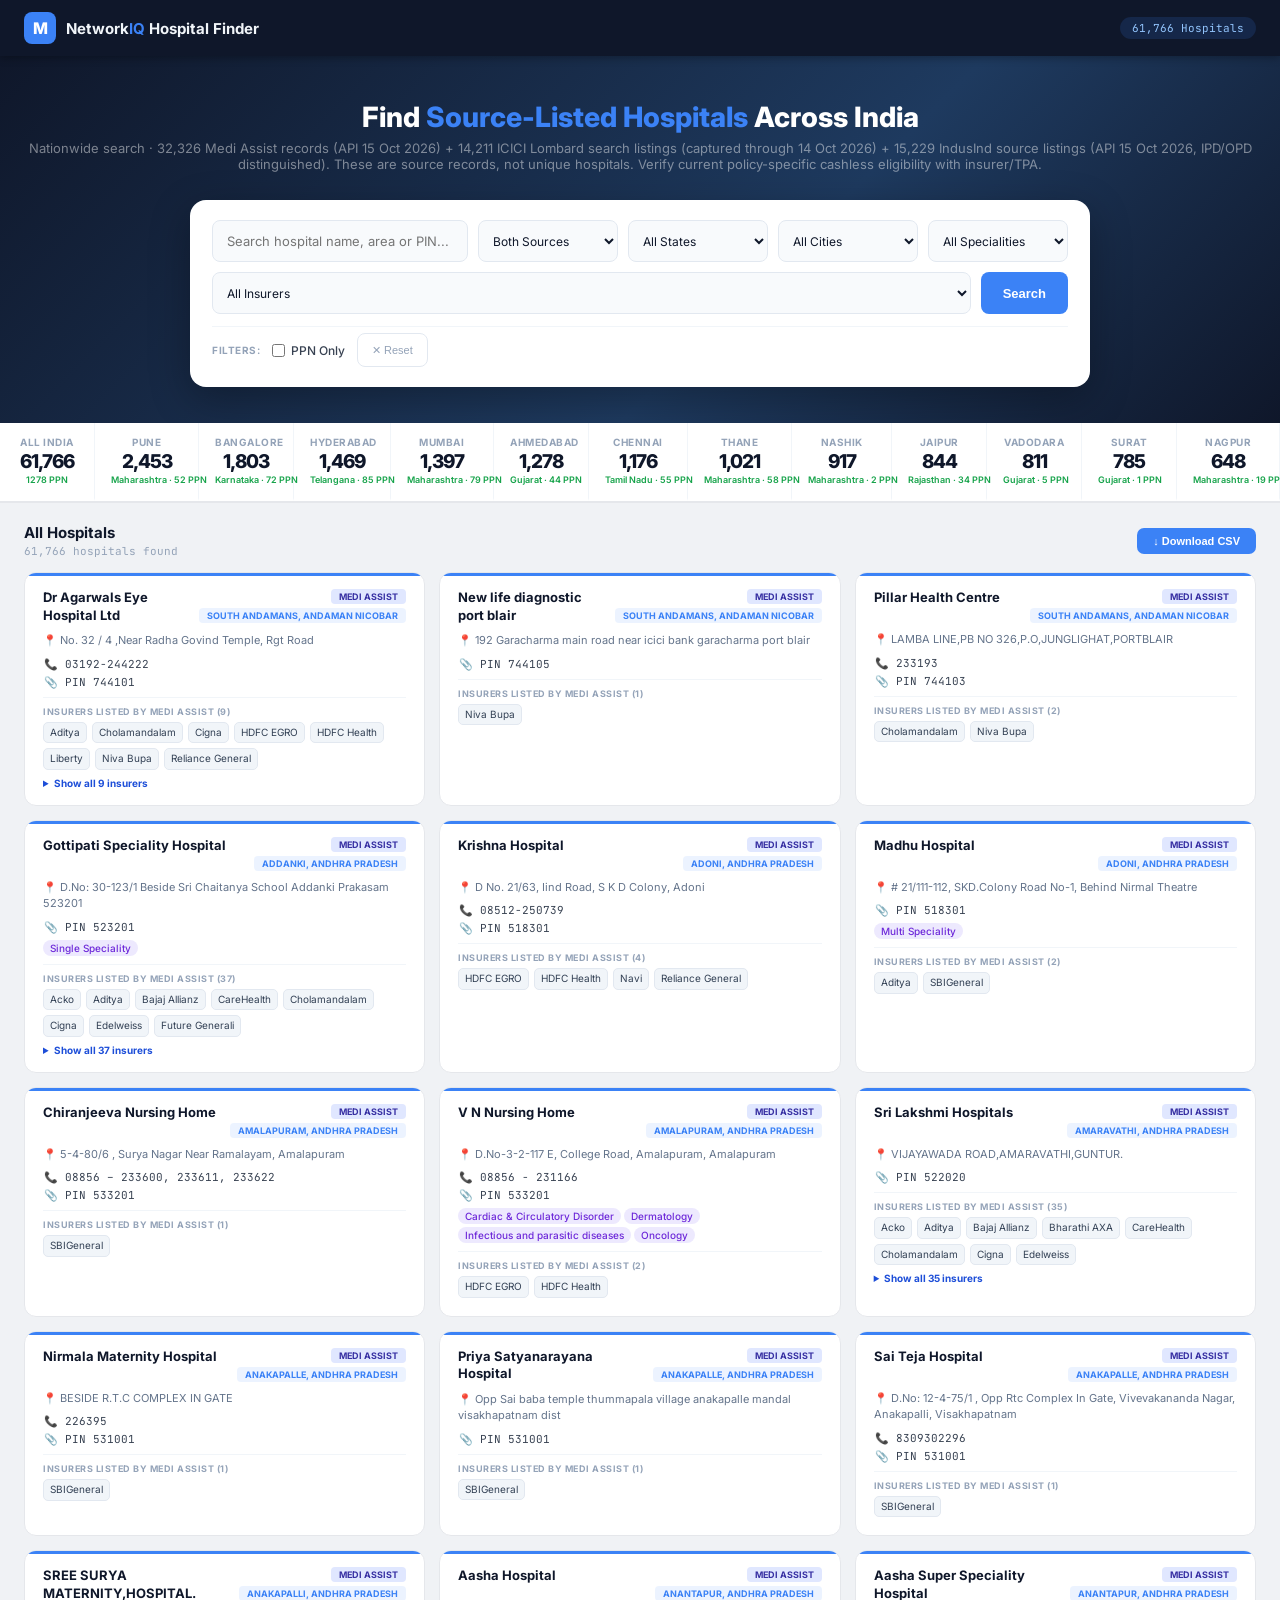
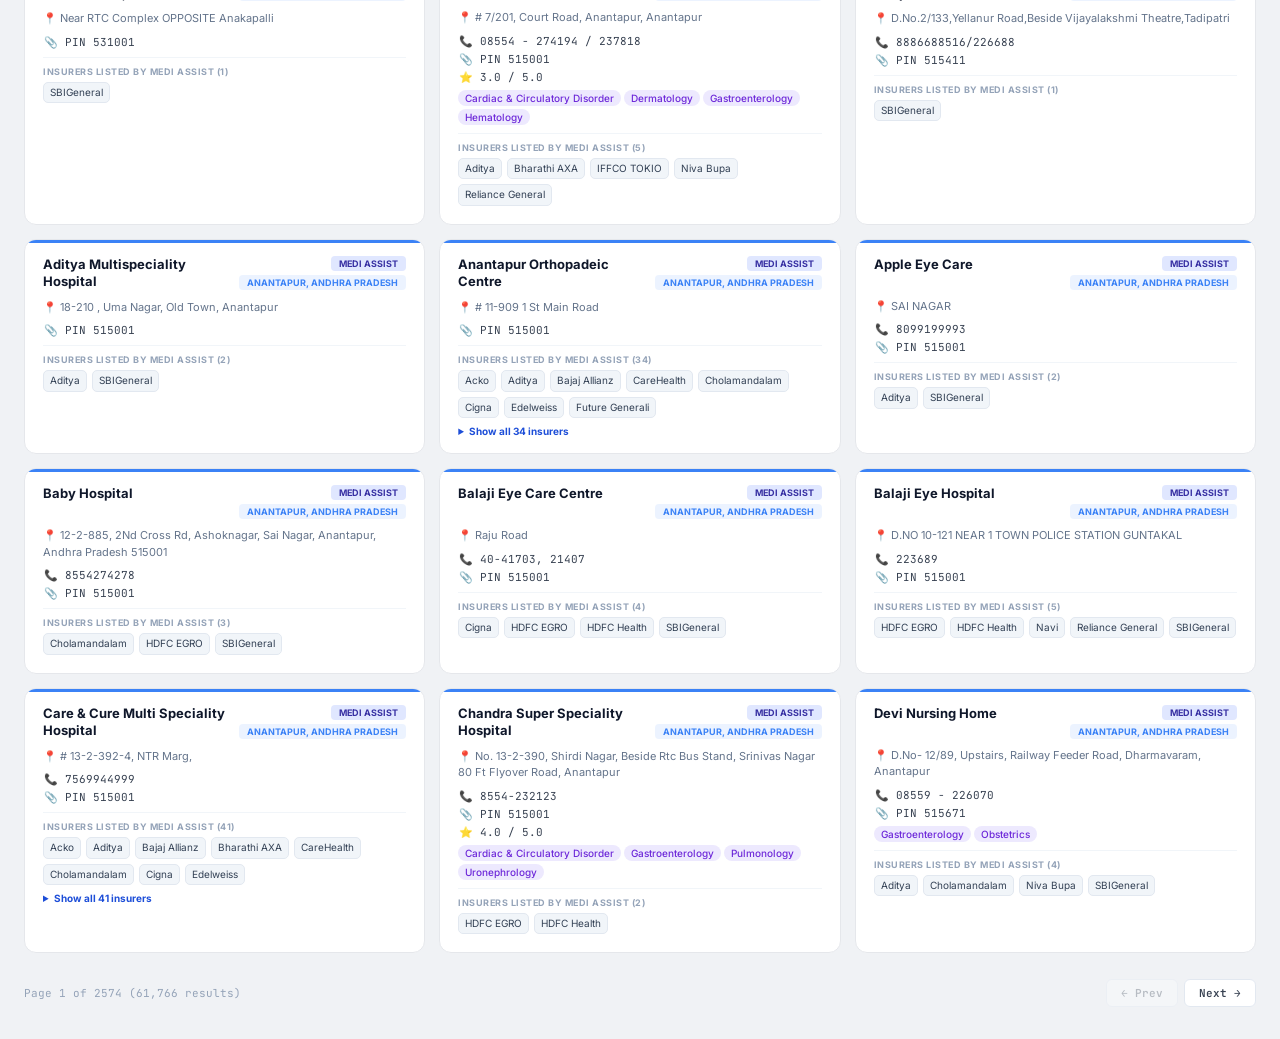
==== index.html @ 215302be "Fix IndusInd city searches with corroborated PIN matching" ====
<!DOCTYPE html>
<html lang="en">
<head>
<meta charset="UTF-8">
<meta name="viewport" content="width=device-width,initial-scale=1.0">
<title>MediAssist Hospital Finder</title>
<link href="https://fonts.googleapis.com/css2?family=Inter:wght@400;500;600;700;800&family=JetBrains+Mono:wght@400;500&display=swap" rel="stylesheet">
<style>
*{margin:0;padding:0;box-sizing:border-box}
body{font-family:'Inter',sans-serif;background:#f0f2f5;color:#1a1a2e;min-height:100vh}
.topbar{background:#0f172a;padding:0 24px;height:56px;display:flex;align-items:center;justify-content:space-between;position:sticky;top:0;z-index:100;box-shadow:0 2px 8px rgba(0,0,0,.3)}
.logo{display:flex;align-items:center;gap:10px}
.logo-icon{width:32px;height:32px;background:#3b82f6;border-radius:8px;display:flex;align-items:center;justify-content:center;color:#fff;font-size:16px;font-weight:800}
.logo-text{font-size:15px;font-weight:700;color:#f1f5f9}
.logo-text span{color:#3b82f6}
.top-badge{font-size:11px;background:rgba(59,130,246,.15);color:#93c5fd;padding:4px 12px;border-radius:20px;font-family:'JetBrains Mono',monospace}
.hero{background:linear-gradient(135deg,#0f172a 0%,#1e3a5f 60%,#0f172a 100%);padding:44px 24px 36px}
.hero-title{font-size:28px;font-weight:800;color:#fff;text-align:center;margin-bottom:6px}
.hero-title span{color:#3b82f6}
.hero-sub{font-size:13px;color:rgba(255,255,255,.45);text-align:center;margin-bottom:28px}
.search-box{max-width:900px;margin:0 auto;background:#fff;border-radius:16px;padding:20px 22px;box-shadow:0 12px 40px rgba(0,0,0,.3);display:flex;flex-direction:column;gap:12px}
.search-row{display:flex;gap:10px;flex-wrap:wrap}
.si{flex:2;min-width:220px;background:#f8fafc;border:1.5px solid #e2e8f0;border-radius:8px;padding:10px 14px;font-size:13px;color:#0f172a;outline:none;font-family:'Inter',sans-serif}
.si:focus{border-color:#3b82f6;background:#fff}
.ss{flex:1;min-width:140px;background:#f8fafc;border:1.5px solid #e2e8f0;border-radius:8px;padding:0 10px;font-size:12px;color:#0f172a;outline:none;cursor:pointer;height:42px;font-family:'Inter',sans-serif}
.ss:focus{border-color:#3b82f6}
.btn-s{background:#3b82f6;color:#fff;border:none;border-radius:8px;padding:0 22px;font-size:13px;font-weight:600;cursor:pointer;height:42px;white-space:nowrap}
.btn-s:hover{background:#2563eb}
.frow{display:flex;gap:12px;flex-wrap:wrap;align-items:center;padding-top:6px;border-top:1px solid #f1f5f9}
.flbl{font-size:10px;font-weight:700;color:#94a3b8;text-transform:uppercase;letter-spacing:.5px}
.ppn-lbl{display:flex;align-items:center;gap:6px;font-size:12px;color:#374151;cursor:pointer;font-weight:500}
.ppn-lbl input{accent-color:#22c55e}
.btn-clr{background:#fff;color:#94a3b8;border:1.5px solid #e2e8f0;border-radius:8px;padding:0 14px;font-size:11px;cursor:pointer;height:34px}
.btn-clr:hover{border-color:#ef4444;color:#ef4444}
.kpi-strip{display:flex;background:#fff;border-bottom:2px solid #e5e7eb;overflow-x:auto;scrollbar-width:none}
.kpi-strip::-webkit-scrollbar{display:none}
.kc{padding:13px 16px;border-right:1px solid #f1f5f9;cursor:pointer;transition:all .15s;white-space:nowrap;text-align:center;border-bottom:3px solid transparent;min-width:95px}
.kc:hover{background:#f8fafc}
.kc.active{border-bottom-color:#3b82f6;background:#eff6ff}
.kc-name{font-size:10px;font-weight:700;color:#94a3b8;text-transform:uppercase;letter-spacing:.5px;margin-bottom:4px}
.kc.active .kc-name{color:#1d4ed8}
.kc-num{font-size:19px;font-weight:800;color:#0f172a;letter-spacing:-1px;line-height:1}
.kc.active .kc-num{color:#2563eb}
.kc-ppn{font-size:9px;color:#16a34a;font-weight:600;margin-top:3px}
.wrap{width:100%;display:flex;justify-content:center}
.content{padding:20px 24px;display:flex;flex-direction:column;gap:14px;max-width:1400px;width:100%}
.rhead{display:flex;align-items:center;justify-content:space-between;flex-wrap:wrap;gap:8px}
.rtitle{font-size:15px;font-weight:700;color:#0f172a}
.rcnt{font-size:11px;color:#94a3b8;font-family:'JetBrains Mono',monospace;margin-top:2px}
.btn-dl{padding:7px 16px;border-radius:7px;font-size:11px;font-weight:600;cursor:pointer;background:#3b82f6;color:#fff;border:none}
.btn-dl:hover{background:#2563eb}
.hgrid{display:grid;grid-template-columns:repeat(auto-fill,minmax(300px,1fr));gap:14px}
.hcard{background:#fff;border:1px solid #e5e7eb;border-radius:12px;padding:16px 18px;transition:all .15s;position:relative;overflow:hidden}
.hcard::before{content:'';position:absolute;top:0;left:0;right:0;height:3px;background:#3b82f6}
.hcard.ppn::before{background:linear-gradient(90deg,#22c55e,#16a34a)}
.hcard:hover{box-shadow:0 6px 20px rgba(0,0,0,.1);transform:translateY(-2px)}
.ctop{display:flex;justify-content:space-between;align-items:flex-start;gap:8px;margin-bottom:8px}
.cname{font-size:13px;font-weight:700;color:#0f172a;line-height:1.35;flex:1}
.cbadges{display:flex;gap:4px;flex-shrink:0;flex-direction:column;align-items:flex-end}
.badge{display:inline-block;padding:2px 8px;border-radius:4px;font-size:9px;font-weight:700;text-transform:uppercase;white-space:nowrap}
.badge.ppn{background:#dcfce7;color:#15803d}
.badge.city{background:#dbeafe;color:#1e40af}
.badge.all-ins{background:#fef3c7;color:#92400e}
.caddr{font-size:11px;color:#64748b;margin-bottom:8px;line-height:1.5}
.cdet{display:flex;align-items:center;gap:6px;margin-bottom:4px;font-size:11px;color:#374151;font-family:'JetBrains Mono',monospace}
.cico{width:16px;text-align:center;font-size:11px;flex-shrink:0}
.spwrap{display:flex;flex-wrap:wrap;gap:3px;margin-top:6px}
.sp{font-size:10px;color:#6d28d9;background:#ede9fe;padding:2px 7px;border-radius:20px;font-weight:500}
.inssec{margin-top:8px;padding-top:8px;border-top:1px solid #f1f5f9}
.inslbl{font-size:9px;font-weight:700;color:#94a3b8;text-transform:uppercase;letter-spacing:.5px;margin-bottom:4px}
.insval{font-size:10px;color:#374151;line-height:1.6}
.ins-all-badge{display:inline-block;background:#fef9c3;color:#713f12;border:1px solid #fde68a;border-radius:6px;padding:3px 10px;font-size:10px;font-weight:700;margin-bottom:4px}
.nores{text-align:center;padding:60px 20px;color:#94a3b8;grid-column:1/-1}
.pg{display:flex;align-items:center;justify-content:space-between;padding:12px 0;font-size:11px;color:#94a3b8;font-family:'JetBrains Mono',monospace}
.pgbtns{display:flex;gap:6px}
.pgbtn{background:#fff;border:1.5px solid #e2e8f0;color:#374151;border-radius:6px;padding:6px 14px;font-size:11px;cursor:pointer;font-family:'JetBrains Mono',monospace;font-weight:600}
.pgbtn:hover:not(:disabled){border-color:#3b82f6;color:#1d4ed8;background:#eff6ff}
.pgbtn:disabled{opacity:.3;cursor:default}
@media(max-width:640px){
  .hero{padding:28px 16px 22px}
  .hero-title{font-size:20px}
  .search-row{flex-direction:column}
  .si,.ss{width:100%;min-width:unset}
  .content{padding:12px}
  .hgrid{grid-template-columns:1fr}
  .kc{min-width:80px;padding:10px 8px}
  .kc-num{font-size:16px}
}

/* Insurer names are real source entries; never hide them behind an all-insurer claim. */
.ins-chips{display:flex;flex-wrap:wrap;gap:5px;margin:5px 0 2px}
.ins-chip{background:#f1f5f9;border:1px solid #e2e8f0;border-radius:5px;padding:3px 6px;font-size:10px;line-height:1.35;color:#334155;max-width:100%;overflow-wrap:anywhere}
.ins-chip.ins-match{background:#dbeafe;border-color:#93c5fd;color:#1d4ed8;font-weight:700}
.ins-more{margin-top:7px;font-size:10px;color:#1d4ed8}
.ins-more summary{cursor:pointer;font-weight:700;user-select:none}
.ins-more .ins-chips{padding:6px 0}
.ins-empty{font-size:10px;color:#94a3b8}
</style>
</head>
<body>
<div class="topbar">
  <div class="logo">
    <div class="logo-icon">M</div>
    <div class="logo-text">Network<span>IQ</span> Hospital Finder</div>
  </div>
  <div class="top-badge" id="total-badge">Loading...</div>
</div>
<div class="hero">
  <div class="hero-title">Find <span>Source-Listed Hospitals</span> Across India</div>
  <div class="hero-sub" id="source-meta">Loading latest validated hospital snapshot...</div>
  <div class="search-box">
    <div class="search-row">
      <input class="si" id="q-search" placeholder="Search hospital name, area or PIN..." oninput="applyF()">
      <select class="ss" id="q-source" onchange="syncCityOptions();buildKPI();applyF()">
        <option value="">Both Sources</option>
        <option value="Medi Assist">Medi Assist</option>
        <option value="ICICI Lombard">ICICI Lombard</option>
        <option value="IndusInd General Insurance">IndusInd General Insurance</option>
      </select>
      <select class="ss" id="q-state" onchange="onStateChange()"><option value="">All States</option></select>
      <select class="ss" id="q-city" onchange="applyF()"><option value="">All Cities</option></select>
      <select class="ss" id="q-spec" onchange="applyF()">
        <option value="">All Specialities</option>
<option value="Cardiac & Circulatory Disorder">Cardiac & Circulatory Disorder</option>
<option value="Dermatology">Dermatology</option>
<option value="ENT">ENT</option>
<option value="Endocrinology">Endocrinology</option>
<option value="Gastroenterology">Gastroenterology</option>
<option value="Hematology">Hematology</option>
<option value="Infectious and parasitic diseases">Infectious and parasitic diseases</option>
<option value="MULTI">MULTI</option>
<option value="Medical College">Medical College</option>
<option value="Medicine">Medicine</option>
<option value="Multi">Multi</option>
<option value="Multi Speciality">Multi Speciality</option>
<option value="Multispeciality">Multispeciality</option>
<option value="Multispecialtiy">Multispecialtiy</option>
<option value="NULL">NULL</option>
<option value="Neurology">Neurology</option>
<option value="Not Available">Not Available</option>
<option value="Null">Null</option>
<option value="Obstetrics">Obstetrics</option>
<option value="Oncology">Oncology</option>
<option value="Ophthalomology">Ophthalomology</option>
<option value="Orthopedics">Orthopedics</option>
<option value="Pediatrics">Pediatrics</option>
<option value="Plastic Surgery">Plastic Surgery</option>
<option value="Psychiatric Disorders">Psychiatric Disorders</option>
<option value="Pulmonology">Pulmonology</option>
<option value="Single">Single</option>
<option value="Single Speciality">Single Speciality</option>
<option value="Super Speciality">Super Speciality</option>
<option value="Uronephrology">Uronephrology</option>
<option value="multi">multi</option>
<option value="single">single</option>
      </select>
      <select class="ss" id="q-ins" onchange="applyF()">
        <option value="">All Insurers</option>
<option value="Acko">Acko</option>
<option value="Aditya">Aditya</option>
<option value="Bajaj Allianz">Bajaj Allianz</option>
<option value="Bharathi AXA">Bharathi AXA</option>
<option value="CareHealth">CareHealth</option>
<option value="Cholamandalam">Cholamandalam</option>
<option value="Cigna">Cigna</option>
<option value="Edelweiss">Edelweiss</option>
<option value="Future Generali">Future Generali</option>
<option value="GHIC">GHIC</option>
<option value="GoDigit">GoDigit</option>
<option value="HDFC EGRO">HDFC EGRO</option>
<option value="HDFC Health">HDFC Health</option>
<option value="ICICI">ICICI</option>
<option value="IFFCO TOKIO">IFFCO TOKIO</option>
<option value="India First">India First</option>
<option value="Kotak">Kotak</option>
<option value="Liberty">Liberty</option>
<option value="MA">MA</option>
<option value="Magma">Magma</option>
<option value="NHI">NHI</option>
<option value="NIA">NIA</option>
<option value="NIC">NIC</option>
<option value="Navi">Navi</option>
<option value="Niva Bupa">Niva Bupa</option>
<option value="OIC">OIC</option>
<option value="Others">Others</option>
<option value="PHI">PHI</option>
<option value="RICB">RICB</option>
<option value="Raheja">Raheja</option>
<option value="Reliance General">Reliance General</option>
<option value="Reliance Life">Reliance Life</option>
<option value="Royal Sundaram">Royal Sundaram</option>
<option value="SBI">SBI</option>
<option value="SBIGeneral">SBIGeneral</option>
<option value="Shikhar">Shikhar</option>
<option value="Shriram">Shriram</option>
<option value="Star Health">Star Health</option>
<option value="TATA AIA">TATA AIA</option>
<option value="TATA AIG">TATA AIG</option>
<option value="UIIC">UIIC</option>
<option value="Universal Sampo">Universal Sampo</option>
      </select>
      <button class="btn-s" onclick="applyF()">Search</button>
    </div>
    <div class="frow">
      <span class="flbl">Filters:</span>
      <label class="ppn-lbl"><input type="checkbox" id="q-ppn" onchange="applyF()"> PPN Only</label>
      <button class="btn-clr" onclick="clearF()">&#x2715; Reset</button>
    </div>
  </div>
</div>
<div class="kpi-strip" id="kpi-strip"></div>
<div class="wrap"><div class="content">
  <div class="rhead">
    <div>
      <div class="rtitle" id="res-title">All Hospitals</div>
      <div class="rcnt" id="res-cnt">-- results</div>
    </div>
    <button class="btn-dl" onclick="dlCSV()">&#x2193; Download CSV</button>
  </div>
  <div class="hgrid" id="hgrid"></div>
  <div class="pg">
    <div id="pg-info">Page 1 of 1</div>
    <div class="pgbtns">
      <button class="pgbtn" id="pg-prev" onclick="chgPage(-1)" disabled>&#8592; Prev</button>
      <button class="pgbtn" id="pg-next" onclick="chgPage(1)">Next &#8594;</button>
    </div>
  </div>
</div></div>

<script>
var DATA=[];
var filtered=DATA.slice();
var page=1;
var PS=24;
var CC={
  'Delhi':'#3b82f6','Faridabad':'#f59e0b','Gurgaon':'#8b5cf6',
  'Noida':'#0d9488','Ghaziabad':'#ef4444','Mumbai':'#f97316',
  'Navi Mumbai':'#be185d','Pune':'#22c55e','Hyderabad':'#e11d48',
  'Bangalore':'#6366f1','Ahmedabad':'#0ea5e9'
};

var KPI_CITIES=[];
function buildKPI(){
  var cnt=new Map(), ppnTotal=0;
  var selectedSource=document.getElementById('q-source').value;
  var kpiRows=selectedSource?DATA.filter(function(r){return r.source===selectedSource;}):DATA;
  kpiRows.forEach(function(r){
    if(r.ppn)ppnTotal++;
    var st=r.state||'', c=r.search_city||r.city||'';
    if(!c)return; // Unknown cities must not appear as unlabeled top-city tiles.
    var k=st+'|'+c;
    var entry=cnt.get(k)||{state:st,city:c,count:0,ppn:0};
    entry.count++;
    if(r.ppn)entry.ppn++;
    cnt.set(k,entry);
  });
  KPI_CITIES=Array.from(cnt.values()).sort(function(a,b){return b.count-a.count;}).slice(0,12);
  var html='<div class="kc active" id="kc-All" onclick="fcity(this)"><div class="kc-name">All India</div><div class="kc-num">'+kpiRows.length.toLocaleString()+'</div><div class="kc-ppn">'+ppnTotal+' PPN</div></div>';
  KPI_CITIES.forEach(function(item,i){
    html+='<div class="kc" id="kc-'+i+'" onclick="fcity(this)"><div class="kc-name">'+esc(item.city)+'</div><div class="kc-num">'+item.count.toLocaleString()+'</div><div class="kc-ppn">'+esc(item.state)+' · '+item.ppn+' PPN</div></div>';
  });
  document.getElementById('kpi-strip').innerHTML=html;
  document.getElementById('total-badge').textContent=DATA.length.toLocaleString()+' Hospitals';
}


function setActive(city){
  document.querySelectorAll('.kc').forEach(function(el){el.classList.remove('active');});
  var state=document.getElementById('q-state').value;
  var index=KPI_CITIES.findIndex(function(x){return x.city===city && x.state===state;});
  var el=document.getElementById(!city && !state?'kc-All':('kc-'+index));
  if(el)el.classList.add('active');
}

function fcity(el){
  var id=el.id;
  if(id==='kc-All'){
    document.getElementById('q-state').value='';
    syncCityOptions();
    document.getElementById('q-city').value='';
  }else{
    var v=KPI_CITIES[Number(id.replace('kc-',''))];
    if(!v)return;
    document.getElementById('q-state').value=v.state;
    syncCityOptions();
    document.getElementById('q-city').value=v.city;
  }
  applyF();
}


function applyF(){
  var q=document.getElementById('q-search').value.toLowerCase().trim();
  var city=document.getElementById('q-city').value;
  var state=document.getElementById('q-state').value;
  var source=document.getElementById('q-source').value;
  var spec=document.getElementById('q-spec').value.toLowerCase();
  var ins=document.getElementById('q-ins').value.toLowerCase();
  var ppnOnly=document.getElementById('q-ppn').checked;
  filtered=DATA.filter(function(r){
    if(source&&r.source!==source)return false;
    if(state&&r.state!==state)return false;
    if(city&&(r.search_city||r.city)!==city)return false;
    if(ppnOnly){if(ins){if(!(r.ppn_insurers||[]).some(function(n){return n.toLowerCase()===ins;}))return false;}else if(!r.ppn)return false;}
    if(spec&&r.spec.toLowerCase().indexOf(spec)===-1)return false;
    if(ins&&(r.ins||'').split(', ').every(function(n){return n.toLowerCase()!==ins;}))return false;
    if(q){
      var h=(r.name+' '+r.address+' '+(r.area||'')+' '+r.city+' '+(r.search_city||'')+' '+r.state+' '+r.pin+' '+r.source+' '+(r.network_type||'')).toLowerCase();
      if(h.indexOf(q)===-1)return false;
    }
    return true;
  });
  page=1;
  setActive(document.getElementById('q-city').value||'All');
  render();
}

function render(){
  var total=filtered.length;
  var pages=Math.max(1,Math.ceil(total/PS));
  var slice=filtered.slice((page-1)*PS,page*PS);
  var city=document.getElementById('q-city').value;
  document.getElementById('res-cnt').textContent=total.toLocaleString()+' hospitals found'+(city?' · IndusInd locations with missing/unverifiable city may be absent from city-filtered results':'');
  document.getElementById('res-title').textContent=city?city+' Hospitals':'All Hospitals';
  document.getElementById('pg-info').textContent='Page '+page+' of '+pages+' ('+total.toLocaleString()+' results)';
  document.getElementById('pg-prev').disabled=(page<=1);
  document.getElementById('pg-next').disabled=(page>=pages);
  if(!slice.length){
    document.getElementById('hgrid').innerHTML='<div class="nores"><div style="font-size:48px;margin-bottom:12px">&#127973;</div><div style="font-size:16px;font-weight:700;color:#374151;margin-bottom:6px">No hospitals found</div><div>Try different search terms or reset filters</div></div>';
    return;
  }
  var html='';
  slice.forEach(function(r){
    var col=CC[r.city]||'#3b82f6';
    var specs='';
    if(r.spec){
      var sarr=r.spec.split(', ').filter(function(s){return s&&s.length>2;}).slice(0,4);
      sarr.forEach(function(s){specs+='<span class="sp">'+esc(s)+'</span>';});
    }
    var insArr=r.ins?r.ins.split(', ').map(function(i){return i.trim();}).filter(Boolean):[];
    var selectedIns=document.getElementById('q-ins').value;
    var selectedLower=selectedIns.toLowerCase();
    // Show the insurer the user searched for FIRST. Show actual insurer names,
    // not an unverified "35+" empanelment claim.
    var matching=insArr.filter(function(i){return selectedIns&&i.toLowerCase()===selectedLower;});
    var others=insArr.filter(function(i){return !selectedIns||i.toLowerCase()!==selectedLower;});
    var ordered=matching.concat(others);
    function insurerChip(i){
      return '<span class="ins-chip'+(selectedIns&&i.toLowerCase()===selectedLower?' ins-match':'')+'">'+esc(i)+'</span>';
    }
    var insTxt='';
    if(ordered.length){
      insTxt='<div class="ins-chips">'+ordered.slice(0,8).map(insurerChip).join('')+'</div>';
      if(ordered.length>8){
        insTxt+='<details class="ins-more"><summary>Show all '+ordered.length+' insurers</summary>'+
          '<div class="ins-chips">'+ordered.slice(8).map(insurerChip).join('')+'</div></details>';
      }
    }else{
      insTxt='<span class="ins-empty">No insurer list provided by the source</span>';
    }
    var ph=(r.phone&&r.phone!=='nan'&&r.phone.length>3)?r.phone:'';
    var cardHtml='<div class="hcard'+(r.ppn?' ppn':'')+'">'+
      '<div class="ctop">'+
        '<div class="cname">'+esc(r.name)+'</div>'+
        '<div class="cbadges">'+
       '<span class="badge" style="background:#e0e7ff;color:#3730a3">'+esc(r.source||'Unknown source')+'</span>'+
       (r.source==='IndusInd General Insurance'&&r.network_type?'<span class="badge" style="background:#e0f2fe;color:#075985">'+esc(r.network_type)+'</span>':'')+
          (r.ppn?'<span class="badge ppn">&#10003; PPN</span>':'')+
          '<span class="badge city" style="background:'+col+'18;color:'+col+'">'+esc(r.city||(r.search_city?r.search_city+' (PIN matched)':'City not provided'))+', '+esc(r.state||'State not provided')+'</span>'+
        '</div>'+
      '</div>'+
      '<div class="caddr">&#128205; '+esc(r.address)+'</div>'+
      (ph?'<div class="cdet"><span class="cico">&#128222;</span>'+esc(ph)+'</div>':'')+
      (r.pin&&r.pin!=='nan'&&r.pin.length>2?'<div class="cdet"><span class="cico">&#128206;</span>PIN '+esc(r.pin)+'</div>':'')+
      (r.rating>0?'<div class="cdet"><span class="cico">&#11088;</span>'+r.rating.toFixed(1)+' / 5.0</div>':'')+
      (specs?'<div class="spwrap">'+specs+'</div>':'')+
      (insTxt?'<div class="inssec"><div class="inslbl">'+(r.source==='ICICI Lombard'?'ICICI Lombard search directory — verify policy eligibility':(r.source==='IndusInd General Insurance'?'IndusInd General Insurance source listing — verify policy eligibility':'Insurers listed by Medi Assist'))+' ('+insArr.length+')</div>'+insTxt+'</div>':'')+
    '</div>';
    html+=cardHtml;
  });
  document.getElementById('hgrid').innerHTML=html;
}

function chgPage(d){
  var pages=Math.ceil(filtered.length/PS);
  page=Math.max(1,Math.min(pages,page+d));
  render();
  window.scrollTo({top:300,behavior:'smooth'});
}

function clearF(){
  ['q-search','q-source','q-state','q-city','q-spec','q-ins'].forEach(function(id){document.getElementById(id).value='';});
  document.getElementById('q-ppn').checked=false;
  applyF();
}

function dlCSV(){
  var hdr=['Source','Source ID','Name','Address','State','Source City','Search City','City Search Evidence','PIN','Phone','PPN','Rating','Ins_Count','Specialities','Insurers'];
  var rows=filtered.map(function(r){
    return [
      '"'+(r.source||'').replace(/"/g,"''")+'"',
      '"'+String(r.reference_id||r.id||'').replace(/"/g,"''")+'"',
      '"'+r.name.replace(/"/g,"''")+'"',
      '"'+r.address.replace(/"/g,"''")+'"',
      r.state,r.city,r.search_city||'',r.city_search_evidence||'',r.pin,r.phone,
      r.ppn?'Yes':'No',
      r.rating,r.ins_count,
      '"'+r.spec+'"',
      '"'+r.ins+'"'
    ].join(',');
  });
  var csv=[hdr.join(',')].concat(rows).join('\n');
  var blob=new Blob([csv],{type:'text/csv'});
  var a=document.createElement('a');
  a.href=URL.createObjectURL(blob);
  a.download='MediAssist_Hospitals_'+new Date().toISOString().slice(0,10)+'.csv';
  a.click();
}

function esc(v){
  var s=String(v == null ? '' : v);
  for(var k=0;k<3;k++){
    var next=s.replace(/&amp;/gi,'&').replace(/&#0*38;/g,'&');
    if(next===s)break;
    s=next;
  }
  return s.replace(/&/g,'&amp;').replace(/</g,'&lt;').replace(/>/g,'&gt;').replace(/"/g,'&quot;').replace(/'/g,'&#39;');
}
function syncFilterOptions(){
  var insurers=new Set(), specialties=new Set();
  DATA.forEach(function(r){
    (r.ins||'').split(', ').forEach(function(x){if(x.trim())insurers.add(x.trim());});
    (r.spec||'').split(', ').forEach(function(x){if(x.trim())specialties.add(x.trim());});
  });
  [['q-ins','All Insurers',insurers],['q-spec','All Specialities',specialties]].forEach(function(p){
    var el=document.getElementById(p[0]);
    el.replaceChildren(new Option(p[1],''));
    Array.from(p[2]).sort(function(a,b){return a.localeCompare(b);}).forEach(function(x){el.add(new Option(x,x));});
  });
}
function syncLocationOptions(){
  var stateSelect=document.getElementById('q-state');
  var states=new Set(DATA.map(function(r){return r.state||'';}).filter(Boolean));
  stateSelect.replaceChildren(new Option('All States',''));
  Array.from(states).sort(function(a,b){return a.localeCompare(b);}).forEach(function(s){
    stateSelect.add(new Option(s,s));
  });
  syncCityOptions();
}
function syncCityOptions(){
  var selectedState=document.getElementById('q-state').value;
  var citySelect=document.getElementById('q-city');
  var selectedSource=document.getElementById('q-source').value;
  var cities=new Set(DATA.filter(function(r){return (!selectedState||r.state===selectedState)&&(!selectedSource||r.source===selectedSource);}).map(function(r){return r.search_city||r.city||'';}).filter(Boolean));
  citySelect.replaceChildren(new Option('All Cities',''));
  Array.from(cities).sort(function(a,b){return a.localeCompare(b);}).forEach(function(c){
    citySelect.add(new Option(c,c));
  });
}
function onStateChange(){
  syncCityOptions();
  applyF();
}

<!-- NETWORKIQ_DUAL_SOURCE_ICICI_V1 -->
<!-- NETWORKIQ_THREE_SOURCE_INDUSIND_V1 -->
// NETWORKIQ_DUAL_SOURCE_ICICI_V1
function networkiqCity(v){
  var s=String(v||'').trim().replace(/\s+/g,' ');
  var key=s.toLocaleLowerCase('en-IN');
  var aliases={'gurugram':'Gurgaon','gurgaon':'Gurgaon','ncr-gurgaon':'Gurgaon','ncr gurgaon':'Gurgaon','ncr-gurugram':'Gurgaon','grugram':'Gurgaon',
               'bengaluru':'Bangalore','bangalore':'Bangalore',
               'belagavi':'Belgaum','belgaum':'Belgaum'};
  return aliases[key]||s.toLocaleLowerCase('en-IN').replace(/\b\S/g,function(c){return c.toLocaleUpperCase('en-IN');});
}
function networkiqState(v){
  var s=String(v||'').trim().replace(/\s+/g,' ');
  return s.toLocaleLowerCase('en-IN').replace(/\b\S/g,function(c){return c.toLocaleUpperCase('en-IN');});
}
function networkiqRows(rows,source){
  return rows.map(function(r){
    var x=Object.assign({},r);
    x.source=source;
    x.source_city=r.city;
    x.source_state=r.state;
    x.city=networkiqCity(r.city);
    x.state=networkiqState(r.state);
    x.pin=x.pin||'';
    x.phone=x.phone||'';
    x.spec=x.spec||'';
    x.rating=Number(x.rating)||0;
    x.ppn=source==='Medi Assist'&&r.ppn===true;
    x.ppn_insurers=source==='Medi Assist'&&Array.isArray(r.ppn_insurers)?r.ppn_insurers:[];
    x.ins=x.ins||'';
    x.ins_count=Number(x.ins_count)||0;
    return x;
  });
}
// NETWORKIQ_INDUSIND_PIN_CITY_FILTER_V2
// City matching is a separate search aid, never a change to the source's city field.
function networkiqPinCityIndex(rows){
  var votes=new Map();
  rows.forEach(function(r){
    var state=networkiqState(r.state), city=networkiqCity(r.city);
    var pin=String(r.pin||'').trim();
    if(!state||!city||!/^[0-9]{6}$/.test(pin))return;
    var key=state+'|'+pin, counts=votes.get(key)||new Map();
    counts.set(city,(counts.get(city)||0)+1);
    votes.set(key,counts);
  });
  var reliable=new Map();
  votes.forEach(function(counts,key){
    var total=0, max=0, winning='';
    counts.forEach(function(n,city){
      total+=n;
      if(n>max){max=n;winning=city;}
    });
    // At least two independent hospital rows, 85% agreement; otherwise leave unknown.
    if(max>=2&&max/total>=0.85)reliable.set(key,winning);
  });
  return reliable;
}
function networkiqApplyLocationEvidence(){
  var pinCities=networkiqPinCityIndex(DATA);
  var recovered=0;
  DATA.forEach(function(r){
    r.search_city=r.city||'';
    r.city_search_evidence=r.city?'source_city':'unresolved';
    if(r.source!=='IndusInd General Insurance'||r.city)return;
    var city=pinCities.get(r.state+'|'+String(r.pin||'').trim());
    if(city){
      r.search_city=city;
      r.city_search_evidence='corroborated_pin';
      recovered++;
    }
  });
  console.info('NetworkIQ: inferred search cities for '+recovered+' IndusInd rows using matching state+PIN from records with explicit cities. Original city fields unchanged.');
}

function networkiqDate(v){
  if(!v)return 'date unknown';
  var dt=new Date(v);
  return isNaN(dt.getTime())?'date unknown':dt.toLocaleDateString('en-IN',{timeZone:'Asia/Kolkata',day:'numeric',month:'short',year:'numeric'});
}
function loadCurrentNetwork(){
  Promise.all([
    fetch('./data/hospitals.json',{cache:'no-store'}).then(function(res){
      if(!res.ok)throw new Error('Medi Assist file HTTP '+res.status);return res.json();
    }),
    fetch('./data/icici_lombard.json',{cache:'no-store'}).then(function(res){
      if(!res.ok)throw new Error('ICICI file HTTP '+res.status);return res.json();
    }),
    fetch('./data/indusind_general.json',{cache:'no-store'}).then(function(res){
      if(!res.ok)throw new Error('IndusInd file HTTP '+res.status);return res.json();
    })
  ]).then(function(parts){
    var medi=parts[0], icici=parts[1], indus=parts[2];
    if(!Array.isArray(medi.hospitals)||medi.hospitals.length<20000||!medi.metadata||medi.metadata.scope!=='nationwide')
      throw new Error('Missing or incomplete Medi Assist nationwide dataset');
    if(!Array.isArray(icici.hospitals)||icici.hospitals.length<14000||!icici.metadata||icici.metadata.verification_level!=='OFFICIAL_SEARCH_RESULT_ONLY'||icici.hospitals.length!==icici.metadata.record_count)
      throw new Error('Missing or incomplete ICICI Lombard snapshot');
    if(!indus.metadata || indus.metadata.source_name!=='IndusInd General Insurance' || indus.metadata.verification_level!=='OFFICIAL_SEARCH_RESULT_ONLY' || !Array.isArray(indus.hospitals) || indus.hospitals.length!==indus.metadata.record_count || indus.hospitals.length!==15229)
      throw new Error('Missing or incomplete IndusInd nationwide snapshot');
    DATA=networkiqRows(medi.hospitals,'Medi Assist').concat(networkiqRows(icici.hospitals,'ICICI Lombard'),networkiqRows(indus.hospitals,'IndusInd General Insurance'));
    networkiqApplyLocationEvidence();
    filtered=DATA.slice();
    syncFilterOptions();
    syncLocationOptions();
    var hero=document.getElementById('source-meta');
    if(hero)hero.textContent='Nationwide search · '+medi.hospitals.length.toLocaleString('en-IN')+' Medi Assist records (API '+networkiqDate(medi.metadata.snapshot_retrieved_at_utc)+') + '+icici.hospitals.length.toLocaleString('en-IN')+' ICICI Lombard search listings (captured through '+networkiqDate(icici.metadata.observed_through_utc)+') + '+indus.hospitals.length.toLocaleString('en-IN')+' IndusInd source listings (API '+networkiqDate(indus.metadata.retrieved_at_utc)+', IPD/OPD distinguished). These are source records, not unique hospitals. Verify current policy-specific cashless eligibility with insurer/TPA.';
    buildKPI();applyF();
  }).catch(function(err){
    console.error('Network data could not be loaded',err);
    document.getElementById('total-badge').textContent='Data unavailable';
    document.getElementById('res-cnt').textContent='Unable to load complete network dataset';
    document.getElementById('hgrid').textContent='Network data is unavailable or incomplete. Please try again later. No partial data will be shown as complete.';
  });
}

loadCurrentNetwork();
</script>
</body>
</html>
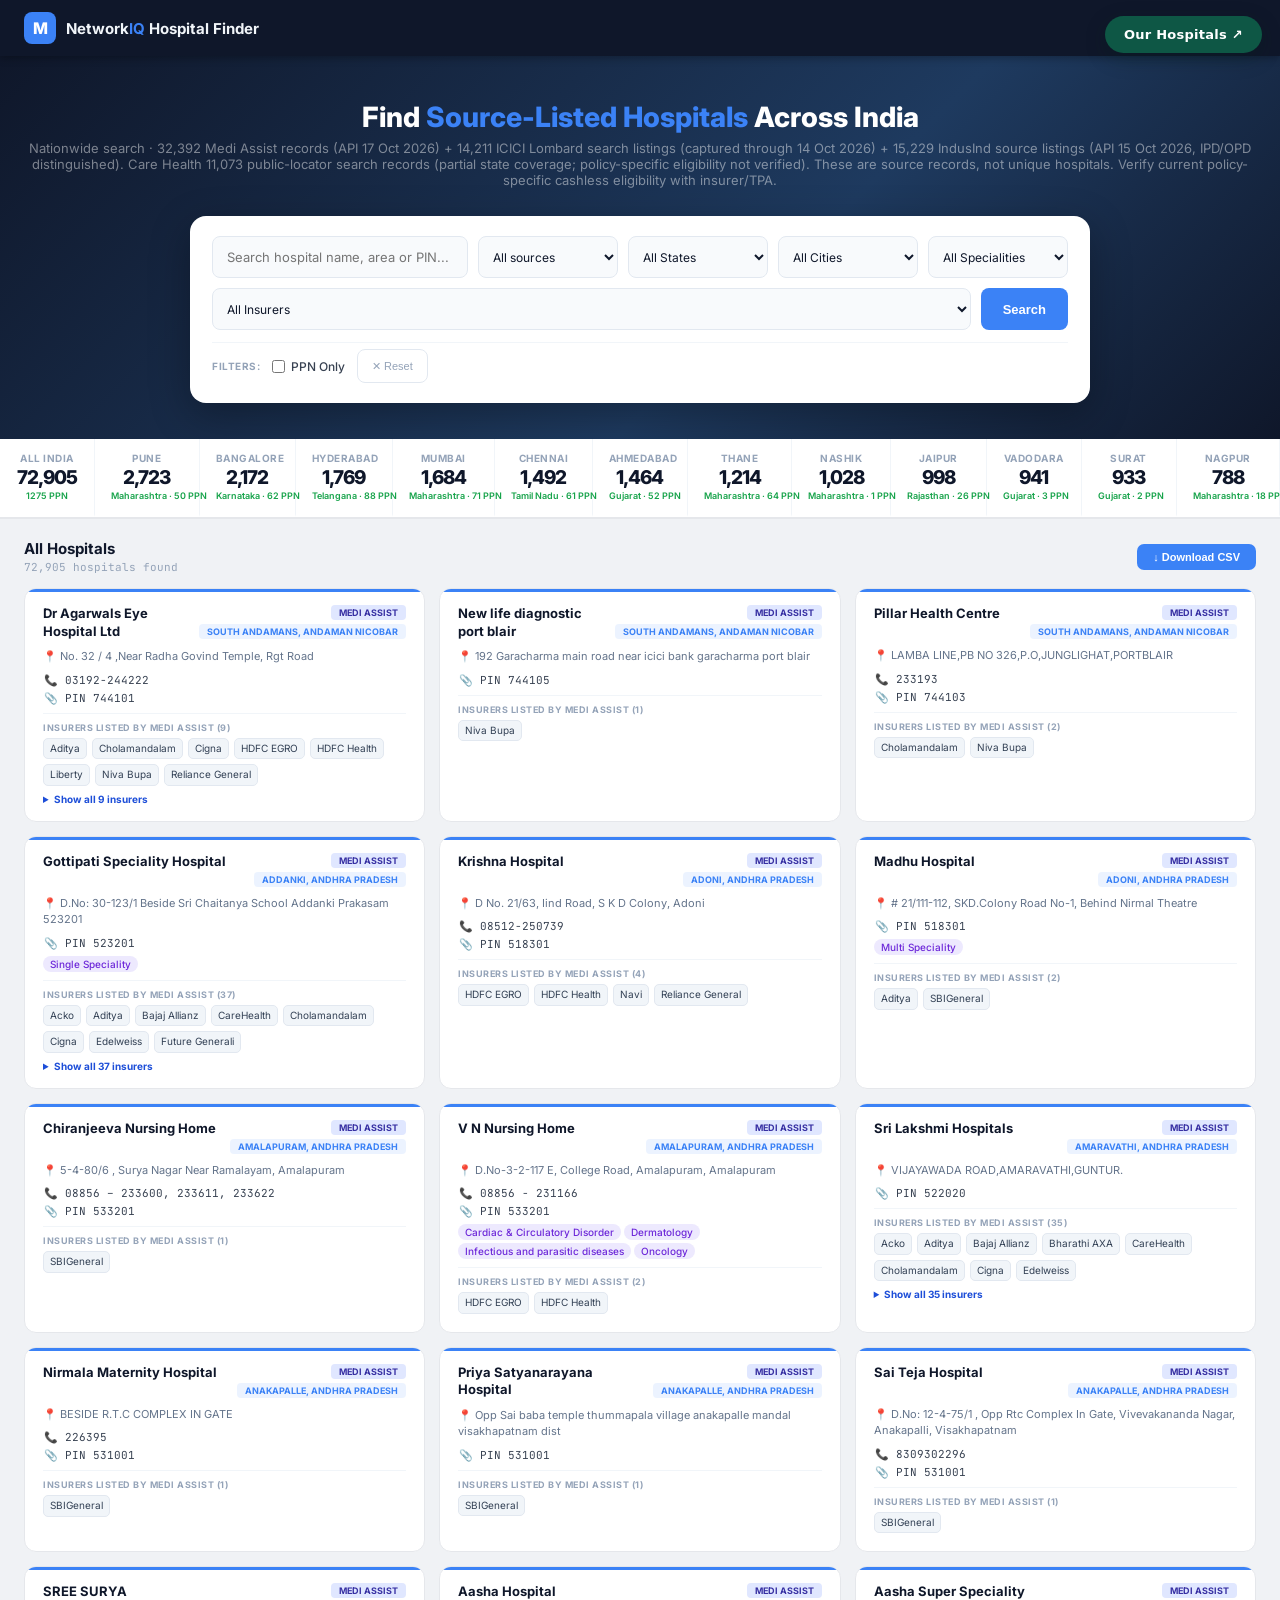
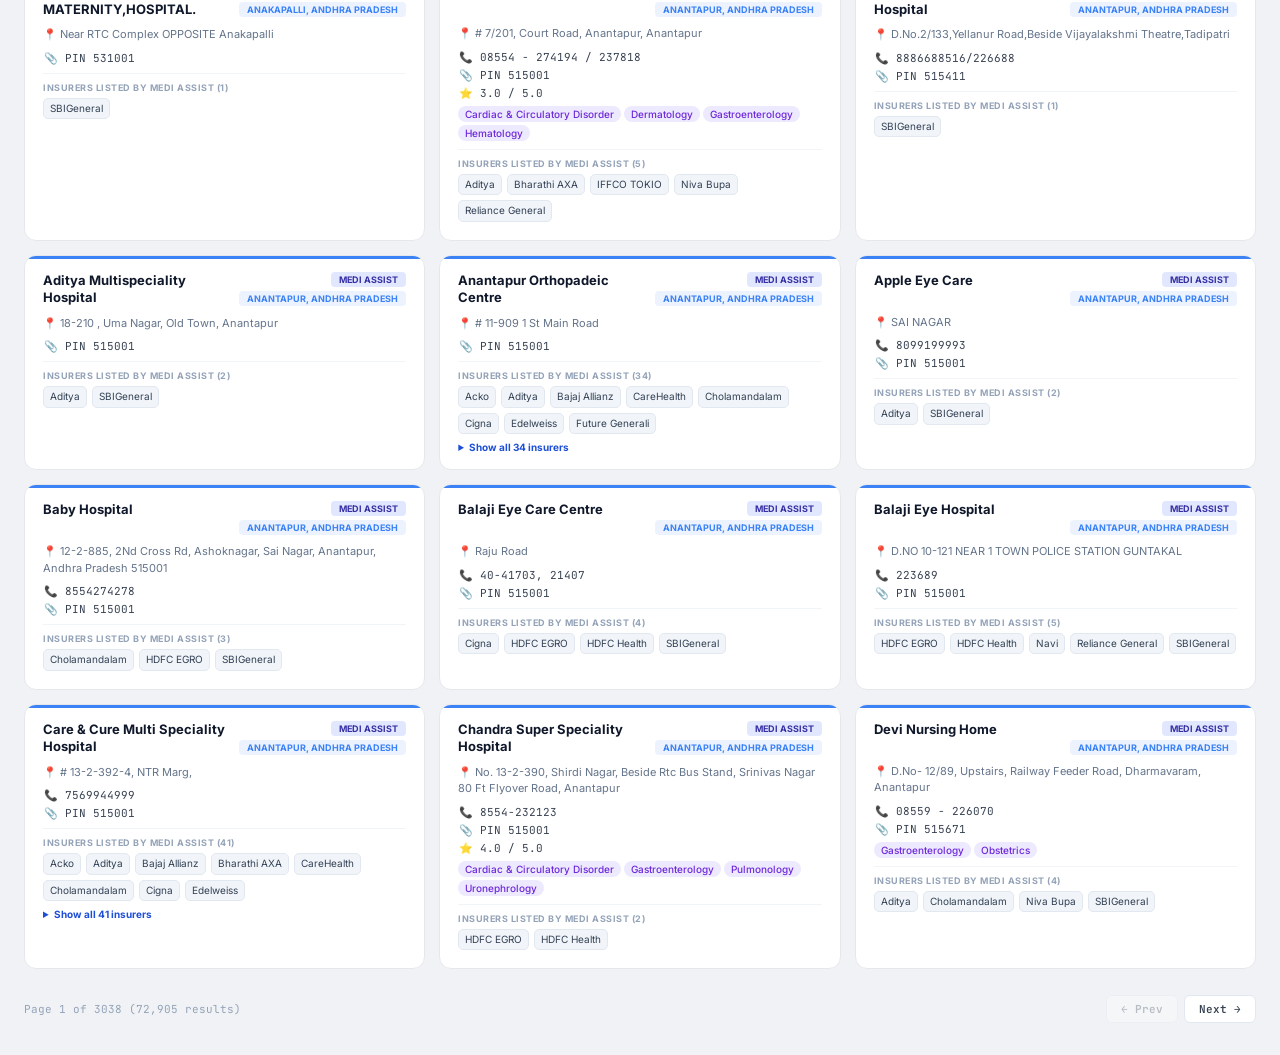
==== commit 8964a45b: "Integrate Care Health and curated Our Hospitals in NetworkIQ" ====
--- a/index.html
+++ b/index.html
@@ -96,8 +96,33 @@
 .ins-more .ins-chips{padding:6px 0}
 .ins-empty{font-size:10px;color:#94a3b8}
 </style>
+<link rel="stylesheet" href="./our_hospitals.css?v=1">
 </head>
 <body>
+<!-- NETWORKIQ_OUR_HOSPITALS_PUBLIC_20261017 -->
+<button id="nihexa-launch" type="button">Our Hospitals ↗</button>
+    <section id="nihexa-panel" aria-label="Our Hospitals — Hexa hospital network">
+      <div class="nh-top"><div class="nh-top-inner">
+        <button id="nihexa-close" class="nh-close" type="button">← All Networks</button>
+        <div class="nh-kicker">NetworkIQ / Hexa Health</div>
+        <h1>Our Hospital Network</h1>
+        <div class="nh-sub">Hospital status and insurer/TPA empanelment recorded in the Hexa master. Read-only public snapshot, refreshed from the authorized source. Listings do not guarantee policy-specific cashless approval.</div>
+      </div></div>
+      <div class="nh-content">
+        <div class="nh-note">Operational status is Hexa's internal status; it is independent of any insurer's public network listing. A missing official match is not evidence of delisting. On Hold and Inactive hospitals remain visible, but are not recommended as Active.</div>
+        <div id="nihexa-kpis" class="nh-kpis"></div>
+        <div class="nh-toolbar"><input id="nihexa-search" placeholder="Search hospital, city or PIN" aria-label="Search hospitals">
+          <select id="nihexa-city" aria-label="City"><option value="">All cities</option></select>
+          <select id="nihexa-status" aria-label="Hospital status"><option value="">All statuses</option><option value="ACTIVE">Active</option><option value="ON_HOLD">On Hold</option><option value="INACTIVE">Inactive</option><option value="REVIEW">Needs review</option><option value="UNKNOWN">Unknown</option></select>
+          <select id="nihexa-provider" aria-label="Insurer or TPA"><option value="">All insurers & TPAs</option></select></div>
+        <div id="nihexa-error" class="nh-note" role="status"></div>
+        <div class="nh-sectiontitle"><h2 id="nihexa-found">Our Hospitals</h2><div><span id="nihexa-updated" class="nh-updated"></span> <button id="nihexa-export" type="button">Export filtered CSV</button></div></div>
+        <div id="nihexa-hospitals"></div>
+        <div id="nihexa-more" class="nh-more" hidden><button id="nihexa-more-button" type="button">Load more</button></div>
+        <div id="nihexa-changes" class="nh-changes"></div>
+      </div>
+    </section>
+
 <div class="topbar">
   <div class="logo">
     <div class="logo-icon">M</div>
@@ -112,10 +137,11 @@
     <div class="search-row">
       <input class="si" id="q-search" placeholder="Search hospital name, area or PIN..." oninput="applyF()">
       <select class="ss" id="q-source" onchange="syncCityOptions();buildKPI();applyF()">
-        <option value="">Both Sources</option>
+        <option value="">All sources</option>
         <option value="Medi Assist">Medi Assist</option>
         <option value="ICICI Lombard">ICICI Lombard</option>
         <option value="IndusInd General Insurance">IndusInd General Insurance</option>
+        <option value="Care Health">Care Health</option>
       </select>
       <select class="ss" id="q-state" onchange="onStateChange()"><option value="">All States</option></select>
       <select class="ss" id="q-city" onchange="applyF()"><option value="">All Cities</option></select>
@@ -365,6 +391,7 @@
         '<div class="cbadges">'+
        '<span class="badge" style="background:#e0e7ff;color:#3730a3">'+esc(r.source||'Unknown source')+'</span>'+
        (r.source==='IndusInd General Insurance'&&r.network_type?'<span class="badge" style="background:#e0f2fe;color:#075985">'+esc(r.network_type)+'</span>':'')+
+       (r.source==='Care Health'?'<span class="badge" style="background:#fff3df;color:#965a13">'+(Array.isArray(r.care_category_codes)&&r.care_category_codes.length?r.care_category_codes.map(esc).join(', '):'Product network unknown')+'</span>':'')+
           (r.ppn?'<span class="badge ppn">&#10003; PPN</span>':'')+
           '<span class="badge city" style="background:'+col+'18;color:'+col+'">'+esc(r.city||(r.search_city?r.search_city+' (PIN matched)':'City not provided'))+', '+esc(r.state||'State not provided')+'</span>'+
         '</div>'+
@@ -374,7 +401,7 @@
       (r.pin&&r.pin!=='nan'&&r.pin.length>2?'<div class="cdet"><span class="cico">&#128206;</span>PIN '+esc(r.pin)+'</div>':'')+
       (r.rating>0?'<div class="cdet"><span class="cico">&#11088;</span>'+r.rating.toFixed(1)+' / 5.0</div>':'')+
       (specs?'<div class="spwrap">'+specs+'</div>':'')+
-      (insTxt?'<div class="inssec"><div class="inslbl">'+(r.source==='ICICI Lombard'?'ICICI Lombard search directory — verify policy eligibility':(r.source==='IndusInd General Insurance'?'IndusInd General Insurance source listing — verify policy eligibility':'Insurers listed by Medi Assist'))+' ('+insArr.length+')</div>'+insTxt+'</div>':'')+
+      (insTxt?'<div class="inssec"><div class="inslbl">'+(r.source==='ICICI Lombard'?'ICICI Lombard search directory — verify policy eligibility':(r.source==='IndusInd General Insurance'?'IndusInd General Insurance source listing — verify policy eligibility':(r.source==='Care Health'?'Care Health public locator (plan eligibility unverified)':'Insurers listed by Medi Assist')))+' ('+insArr.length+')</div>'+insTxt+'</div>':'')+
     '</div>';
     html+=cardHtml;
   });
@@ -464,6 +491,7 @@
 
 <!-- NETWORKIQ_DUAL_SOURCE_ICICI_V1 -->
 <!-- NETWORKIQ_THREE_SOURCE_INDUSIND_V1 -->
+<!-- NETWORKIQ_CARE_FOURTH_SOURCE_20261017 -->
 // NETWORKIQ_DUAL_SOURCE_ICICI_V1
 function networkiqCity(v){
   var s=String(v||'').trim().replace(/\s+/g,' ');
@@ -552,22 +580,27 @@
     }),
     fetch('./data/indusind_general.json',{cache:'no-store'}).then(function(res){
       if(!res.ok)throw new Error('IndusInd file HTTP '+res.status);return res.json();
+    }),
+    fetch('./data/care_health.json',{cache:'no-store'}).then(function(res){
+      if(!res.ok)throw new Error('Care Health file HTTP '+res.status);return res.json();
     })
   ]).then(function(parts){
-    var medi=parts[0], icici=parts[1], indus=parts[2];
+    var medi=parts[0], icici=parts[1], indus=parts[2], care=parts[3];
     if(!Array.isArray(medi.hospitals)||medi.hospitals.length<20000||!medi.metadata||medi.metadata.scope!=='nationwide')
       throw new Error('Missing or incomplete Medi Assist nationwide dataset');
     if(!Array.isArray(icici.hospitals)||icici.hospitals.length<14000||!icici.metadata||icici.metadata.verification_level!=='OFFICIAL_SEARCH_RESULT_ONLY'||icici.hospitals.length!==icici.metadata.record_count)
       throw new Error('Missing or incomplete ICICI Lombard snapshot');
     if(!indus.metadata || indus.metadata.source_name!=='IndusInd General Insurance' || indus.metadata.verification_level!=='OFFICIAL_SEARCH_RESULT_ONLY' || !Array.isArray(indus.hospitals) || indus.hospitals.length!==indus.metadata.record_count || indus.hospitals.length!==15229)
       throw new Error('Missing or incomplete IndusInd nationwide snapshot');
-    DATA=networkiqRows(medi.hospitals,'Medi Assist').concat(networkiqRows(icici.hospitals,'ICICI Lombard'),networkiqRows(indus.hospitals,'IndusInd General Insurance'));
+    if(!care.metadata || care.metadata.source_name!=='Care Health' || !Array.isArray(care.hospitals) || care.hospitals.length<1000 || care.metadata.state_attributed_hospital_rows!==care.hospitals.length || care.metadata.policy_specific_cashless_eligibility_verified!==false)
+      throw new Error('Missing or unverifiable Care Health staging snapshot');
+    DATA=networkiqRows(medi.hospitals,'Medi Assist').concat(networkiqRows(icici.hospitals,'ICICI Lombard'),networkiqRows(indus.hospitals,'IndusInd General Insurance'),networkiqRows(care.hospitals,'Care Health'));
     networkiqApplyLocationEvidence();
     filtered=DATA.slice();
     syncFilterOptions();
     syncLocationOptions();
     var hero=document.getElementById('source-meta');
-    if(hero)hero.textContent='Nationwide search · '+medi.hospitals.length.toLocaleString('en-IN')+' Medi Assist records (API '+networkiqDate(medi.metadata.snapshot_retrieved_at_utc)+') + '+icici.hospitals.length.toLocaleString('en-IN')+' ICICI Lombard search listings (captured through '+networkiqDate(icici.metadata.observed_through_utc)+') + '+indus.hospitals.length.toLocaleString('en-IN')+' IndusInd source listings (API '+networkiqDate(indus.metadata.retrieved_at_utc)+', IPD/OPD distinguished). These are source records, not unique hospitals. Verify current policy-specific cashless eligibility with insurer/TPA.';
+    if(hero)hero.textContent='Nationwide search · '+medi.hospitals.length.toLocaleString('en-IN')+' Medi Assist records (API '+networkiqDate(medi.metadata.snapshot_retrieved_at_utc)+') + '+icici.hospitals.length.toLocaleString('en-IN')+' ICICI Lombard search listings (captured through '+networkiqDate(icici.metadata.observed_through_utc)+') + '+indus.hospitals.length.toLocaleString('en-IN')+' IndusInd source listings (API '+networkiqDate(indus.metadata.retrieved_at_utc)+', IPD/OPD distinguished). Care Health '+care.hospitals.length.toLocaleString('en-IN')+' public-locator search records (partial state coverage; policy-specific eligibility not verified). These are source records, not unique hospitals. Verify current policy-specific cashless eligibility with insurer/TPA.';
     buildKPI();applyF();
   }).catch(function(err){
     console.error('Network data could not be loaded',err);
@@ -579,5 +612,6 @@
 
 loadCurrentNetwork();
 </script>
+<script src="./our_hospitals.js?v=1"></script>
 </body>
 </html>
--- a/our_hospitals.css
+++ b/our_hospitals.css
@@ -0,0 +1,46 @@
+#nihexa-launch{position:fixed;top:16px;right:18px;z-index:4000;border:0;border-radius:999px;padding:11px 19px;background:#0e5745;color:#fff;box-shadow:0 6px 20px #001e1942;font:700 13px system-ui,Arial;cursor:pointer;letter-spacing:.02em}
+#nihexa-launch:hover{background:#0b4036}
+#nihexa-panel{display:none;position:fixed;inset:0;z-index:5000;overflow-y:auto;background:#f4f7f9;color:#132a36;font-family:system-ui,-apple-system,'Segoe UI',Arial,sans-serif}
+#nihexa-panel *{box-sizing:border-box}
+#nihexa-panel .nh-top{background:linear-gradient(120deg,#0c3840,#0e6653);color:#fff;padding:22px 30px}
+#nihexa-panel .nh-top-inner,#nihexa-panel .nh-content{max-width:1340px;margin:auto}
+#nihexa-panel .nh-kicker{font-size:11px;letter-spacing:.14em;text-transform:uppercase;color:#b6e3d0;font-weight:700}
+#nihexa-panel h1{font-size:29px;font-weight:750;margin:7px 0 5px;letter-spacing:-.04em;color:#fff}
+#nihexa-panel .nh-sub{color:#d1e9e1;font-size:13px;max-width:890px;line-height:1.6}
+#nihexa-panel .nh-close{float:right;background:#ffffff1d;color:#fff;border:1px solid #ffffff50;padding:10px 16px;border-radius:10px;cursor:pointer;font-weight:700}
+#nihexa-panel .nh-content{padding:22px 24px 60px}
+#nihexa-panel .nh-note{border:1px solid #bcdcd0;background:#eaf8f1;padding:11px 15px;border-radius:11px;margin-bottom:16px;color:#245b48;font-size:12px;line-height:1.6}
+#nihexa-panel .nh-kpis{display:grid;grid-template-columns:repeat(5,minmax(0,1fr));gap:12px;margin-bottom:18px}
+#nihexa-panel .nh-kpi{background:#fff;border:1px solid #e2e9ed;border-radius:13px;padding:18px 20px;box-shadow:0 2px 10px #12243508}
+#nihexa-panel .nh-kpi-label{font-size:12px;color:#617784}
+#nihexa-panel .nh-kpi-num{font-size:26px;font-weight:800;margin-top:7px;letter-spacing:-.05em;font-variant-numeric:tabular-nums}
+#nihexa-panel .nh-toolbar{display:grid;grid-template-columns:minmax(180px,2fr) repeat(3,minmax(130px,1fr));gap:12px;background:#fff;border:1px solid #e1e8ed;border-radius:13px;padding:15px;margin:12px 0}
+#nihexa-panel input,#nihexa-panel select{width:100%;border:1px solid #cfdbdf;border-radius:8px;background:#fff;color:#243a45;font:13px system-ui;padding:11px 12px;outline-offset:2px}
+#nihexa-panel .nh-sectiontitle{display:flex;flex-wrap:wrap;gap:12px;align-items:center;justify-content:space-between;margin:17px 0 11px}
+#nihexa-panel h2{font-size:17px;letter-spacing:-.02em;font-weight:750;margin:0}
+#nihexa-panel .nh-updated{font-size:12px;color:#56717c}
+#nihexa-panel .nh-card{border:1px solid #e1e8ed;border-radius:13px;background:#fff;padding:15px 18px;margin:9px 0;box-shadow:0 1px 4px #102e2d08}
+#nihexa-panel .nh-card-head{display:flex;justify-content:space-between;gap:12px;align-items:start}
+#nihexa-panel .nh-name{font-size:15px;font-weight:750;color:#183342}
+#nihexa-panel .nh-where{font-size:12px;color:#64808a;margin-top:5px}
+#nihexa-panel .nh-pills{display:flex;align-items:center;gap:7px;flex-wrap:wrap;justify-content:flex-end}
+#nihexa-panel .nh-pill{font-size:11px;padding:5px 9px;border-radius:999px;background:#eef3f4;color:#49606a;font-weight:700;white-space:nowrap}
+#nihexa-panel .nh-pill.ACTIVE,#nihexa-panel .nh-pill.YES{background:#e2f6e9;color:#117341}
+#nihexa-panel .nh-pill.ON_HOLD,#nihexa-panel .nh-pill.CONDITIONAL{background:#fff3d6;color:#8a5c09}
+#nihexa-panel .nh-pill.INACTIVE,#nihexa-panel .nh-pill.NO{background:#f2f3f4;color:#53646d}
+#nihexa-panel .nh-pill.REVIEW{background:#fee7e4;color:#a13b32}
+#nihexa-panel .nh-line{margin-top:10px;display:flex;flex-wrap:wrap;gap:15px;align-items:center;font-size:12px;color:#46606e}
+#nihexa-panel .nh-detail{margin-top:12px;padding-top:10px;border-top:1px solid #ebeff1;font-size:12px;color:#3a5664}
+#nihexa-panel .nh-detail summary{cursor:pointer;font-weight:700;color:#0b705e}
+#nihexa-panel .nh-matrix{display:grid;grid-template-columns:repeat(3,minmax(0,1fr));gap:7px;margin-top:10px}
+#nihexa-panel .nh-matrix>div{background:#f7fafb;border-radius:7px;padding:8px;display:flex;justify-content:space-between;gap:8px;font-size:11px}
+#nihexa-panel .nh-matrix span:first-child{overflow-wrap:anywhere}
+#nihexa-panel .nh-more{display:flex;justify-content:center;margin:18px}
+#nihexa-panel .nh-more button{background:#0e6653;color:white;padding:10px 24px;border:none;border-radius:8px;cursor:pointer}
+#nihexa-panel .nh-empty{padding:30px;text-align:center;background:#fff;border:1px dashed #c9d4d7;border-radius:12px;color:#4e6571}
+#nihexa-panel .nh-changes{margin-top:24px;background:#fff;border:1px solid #e0e8eb;border-radius:13px;padding:16px}
+#nihexa-panel .nh-changes p{font-size:12px;color:#526b74;margin:8px 0}
+@media(max-width:900px){#nihexa-panel .nh-kpis{grid-template-columns:repeat(3,minmax(0,1fr))}#nihexa-panel .nh-toolbar{grid-template-columns:repeat(2,minmax(0,1fr))}#nihexa-panel .nh-matrix{grid-template-columns:repeat(2,minmax(0,1fr))}}
+@media(max-width:550px){#nihexa-panel .nh-kpis{grid-template-columns:repeat(2,minmax(0,1fr))}#nihexa-panel .nh-toolbar{grid-template-columns:1fr}#nihexa-panel .nh-matrix{grid-template-columns:1fr}#nihexa-panel .nh-content{padding:16px 12px 40px}#nihexa-panel .nh-top{padding:20px 15px}#nihexa-panel .nh-card-head{flex-direction:column}#nihexa-panel h1{font-size:24px}#nihexa-launch{top:auto;bottom:16px;right:12px}}
+#nihexa-panel #nihexa-error:empty{display:none}
+#nihexa-panel #nihexa-export{background:#fff;border:1px solid #cbd8dc;border-radius:7px;padding:7px 11px;font:600 11px system-ui;color:#245366;cursor:pointer;margin-left:8px}
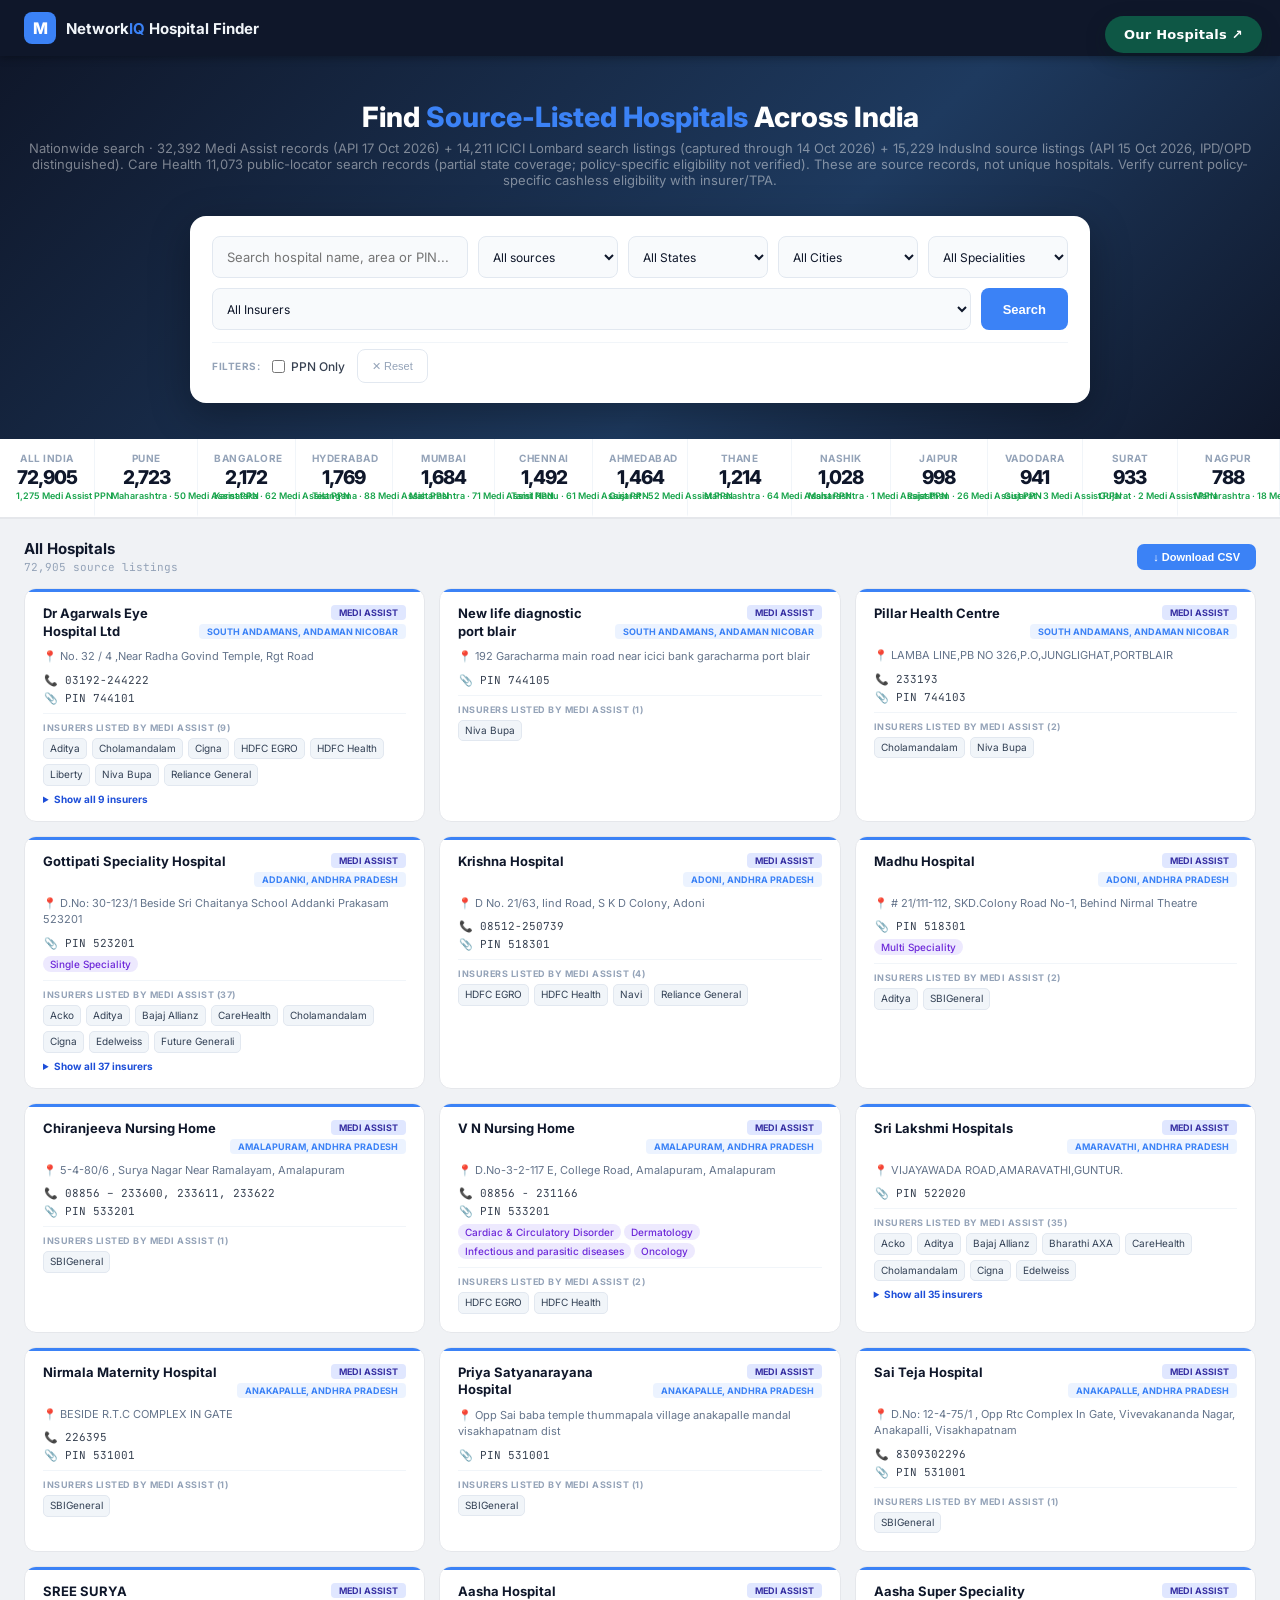
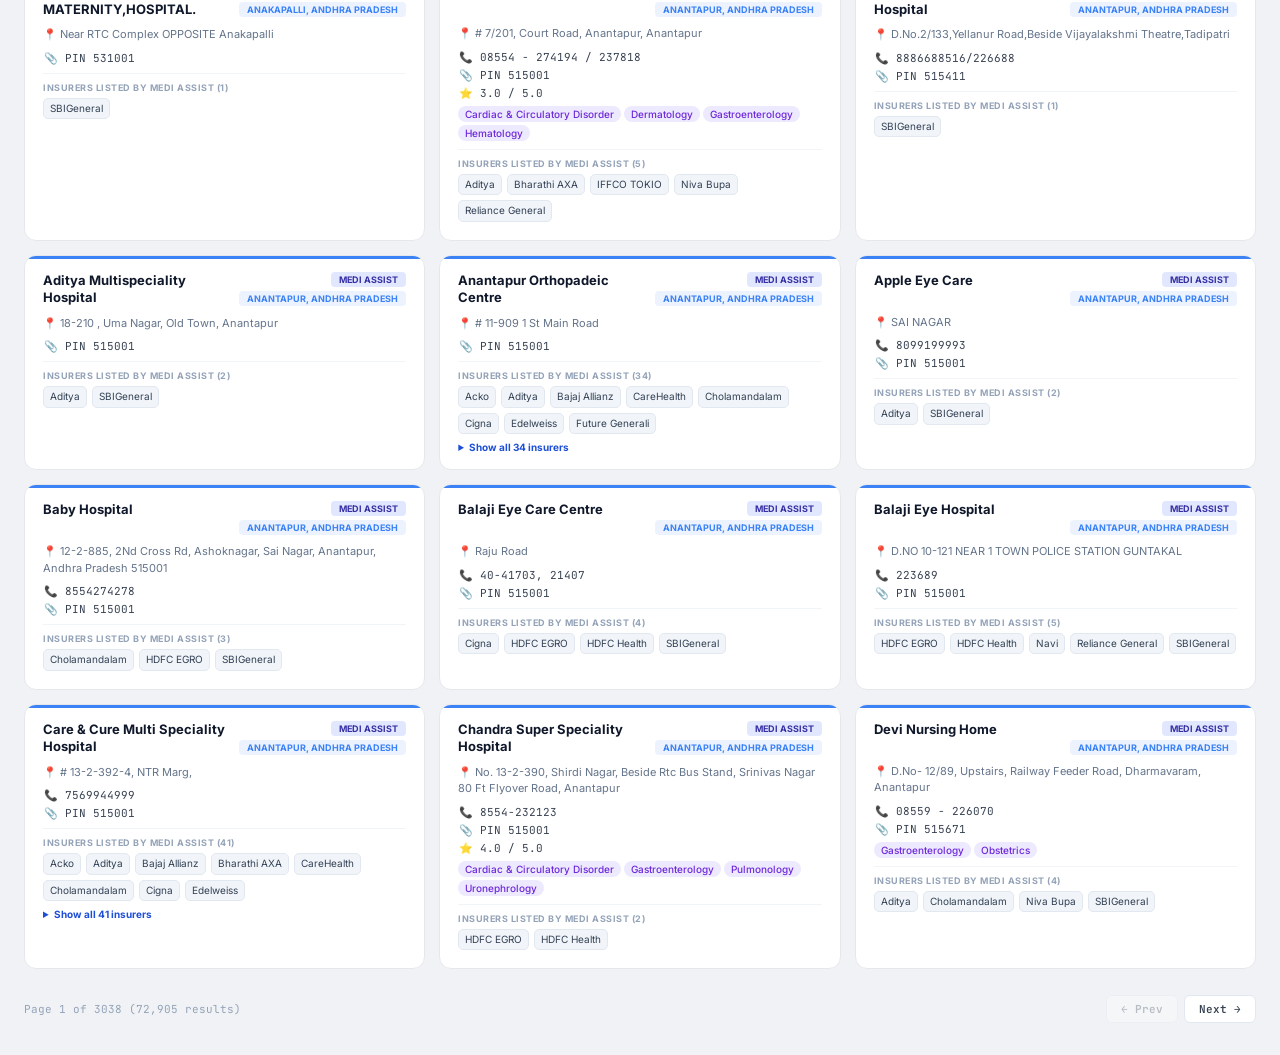
==== commit bceb461a: "Fix Care network badges, PPN labels and category filtering" ====
--- a/index.html
+++ b/index.html
@@ -97,6 +97,8 @@
 .ins-empty{font-size:10px;color:#94a3b8}
 </style>
 <link rel="stylesheet" href="./our_hospitals.css?v=1">
+<!-- NETWORKIQ_CARE_UI_REFINEMENT_V2_20261017 -->
+<link rel="stylesheet" href="./care_ui_refinement.css?v=2">
 </head>
 <body>
 <!-- NETWORKIQ_OUR_HOSPITALS_PUBLIC_20261017 -->
@@ -266,6 +268,69 @@
 };
 
 var KPI_CITIES=[];
+
+// Care network codes are SOURCE CATEGORIES, not a guarantee of policy eligibility.
+const NIQ_CARE_CATEGORIES = [
+ ['NL_SMARTSELECT', 'Smart Select'],
+ ['NL_CARESUPREME_ULTIMATECARE_SMARTSELECT', 'Supreme / Ultimate Smart Select'],
+ ['NL_GRAMIN', 'Gramin'],
+ ['NL_SURGICAL', 'Surgical'],
+ ['NL_GIC_COMMON_EMPANELLED', 'GIC common panel'],
+ ['NL_CORPORATE', 'Corporate'],
+ ['NL_VFM', 'VFM']
+];
+function niqCareCodeLabel(code){
+ var x=NIQ_CARE_CATEGORIES.find(function(v){return v[0]===code;});
+ return x?x[1]:String(code||'Unclassified');
+}
+function niqHospitalDisplayName(r){
+ var s=String(r.name||'').trim().replace(/\s+/g,' ');
+ if(r.source!=='Care Health')return esc(s);
+ // Presentation formatting only; retain the original hospital_name and search values.
+ s=s.replace(/\b[a-z]/g,function(c){return c.toUpperCase();});
+ s=s.replace(/\bAiims\b/g,'AIIMS').replace(/\bHcmct\b/g,'HCMCT').replace(/\bNabh\b/g,'NABH');
+ return esc(s);
+}
+function niqCareBadges(r){
+ var raw=Array.isArray(r.care_category_codes)?r.care_category_codes:[];
+ if(!raw.length){return '<span class="badge niq-category-unknown">Product network not specified</span>';}
+ var visible=raw.slice(0,2).map(function(code){
+   return '<span class="badge niq-care-category" title="Original category: '+esc(code)+'">'+esc(niqCareCodeLabel(code))+'</span>';
+ }).join('');
+ if(raw.length>2){
+   visible+='<span class="badge niq-care-more" title="'+esc(raw.slice(2).map(niqCareCodeLabel).join(' | '))+'">+'+(raw.length-2)+' more</span>';
+ }
+ return visible;
+}
+function niqPpnKpiText(n){
+ var src=document.getElementById('q-source').value;
+ if(src==='Medi Assist'||!src)return n.toLocaleString('en-IN')+' Medi Assist PPN';
+ return src==='Care Health'?'Care public locator':'Source listings';
+}
+function niqCareFilterSetup(){
+ var source=document.getElementById('q-source');
+ if(!source)return;
+ var f=document.getElementById('niq-care-category');
+ if(!f){
+   f=document.createElement('select');f.id='niq-care-category';f.className='ss niq-care-filter';
+   f.setAttribute('aria-label','Care product network category');
+   f.innerHTML='<option value="">All Care network categories</option>'+
+     NIQ_CARE_CATEGORIES.map(function(x){return '<option value="'+esc(x[0])+'">'+esc(x[1])+'</option>';}).join('')+
+     '<option value="__UNKNOWN__">Category not specified</option>';
+   source.parentNode.insertBefore(f,source.nextSibling);
+   f.addEventListener('change',function(){applyF();});
+ }
+ var show=source.value==='Care Health';
+ f.hidden=!show;f.disabled=!show;
+ if(!show)f.value='';
+ var ppn=document.getElementById('q-ppn');
+ if(ppn){
+   var ppnLabel=ppn.closest('.ppn-lbl')||ppn.parentElement;
+   if(ppnLabel)ppnLabel.hidden=show;
+   if(show&&ppn.checked)ppn.checked=false;
+ }
+}
+
 function buildKPI(){
   var cnt=new Map(), ppnTotal=0;
   var selectedSource=document.getElementById('q-source').value;
@@ -281,9 +346,9 @@
     cnt.set(k,entry);
   });
   KPI_CITIES=Array.from(cnt.values()).sort(function(a,b){return b.count-a.count;}).slice(0,12);
-  var html='<div class="kc active" id="kc-All" onclick="fcity(this)"><div class="kc-name">All India</div><div class="kc-num">'+kpiRows.length.toLocaleString()+'</div><div class="kc-ppn">'+ppnTotal+' PPN</div></div>';
+  var html='<div class="kc active" id="kc-All" onclick="fcity(this)"><div class="kc-name">All India</div><div class="kc-num">'+kpiRows.length.toLocaleString()+'</div><div class="kc-ppn">'+esc(niqPpnKpiText(ppnTotal))+'</div></div>';
   KPI_CITIES.forEach(function(item,i){
-    html+='<div class="kc" id="kc-'+i+'" onclick="fcity(this)"><div class="kc-name">'+esc(item.city)+'</div><div class="kc-num">'+item.count.toLocaleString()+'</div><div class="kc-ppn">'+esc(item.state)+' · '+item.ppn+' PPN</div></div>';
+    html+='<div class="kc" id="kc-'+i+'" onclick="fcity(this)"><div class="kc-name">'+esc(item.city)+'</div><div class="kc-num">'+item.count.toLocaleString()+'</div><div class="kc-ppn">'+esc(item.state)+' · '+esc(niqPpnKpiText(item.ppn))+'</div></div>';
   });
   document.getElementById('kpi-strip').innerHTML=html;
   document.getElementById('total-badge').textContent=DATA.length.toLocaleString()+' Hospitals';
@@ -322,9 +387,14 @@
   var source=document.getElementById('q-source').value;
   var spec=document.getElementById('q-spec').value.toLowerCase();
   var ins=document.getElementById('q-ins').value.toLowerCase();
+  niqCareFilterSetup();
+  var careCategory=document.getElementById('niq-care-category');
+  var careSelected=source==='Care Health'&&careCategory?careCategory.value:'';
   var ppnOnly=document.getElementById('q-ppn').checked;
   filtered=DATA.filter(function(r){
     if(source&&r.source!==source)return false;
+    if(careSelected==='__UNKNOWN__'&&r.source==='Care Health'&&Array.isArray(r.care_category_codes)&&r.care_category_codes.length)return false;
+    if(careSelected&&careSelected!=='__UNKNOWN__'&&r.source==='Care Health'&&(!Array.isArray(r.care_category_codes)||r.care_category_codes.indexOf(careSelected)<0))return false;
     if(state&&r.state!==state)return false;
     if(city&&(r.search_city||r.city)!==city)return false;
     if(ppnOnly){if(ins){if(!(r.ppn_insurers||[]).some(function(n){return n.toLowerCase()===ins;}))return false;}else if(!r.ppn)return false;}
@@ -346,7 +416,8 @@
   var pages=Math.max(1,Math.ceil(total/PS));
   var slice=filtered.slice((page-1)*PS,page*PS);
   var city=document.getElementById('q-city').value;
-  document.getElementById('res-cnt').textContent=total.toLocaleString()+' hospitals found'+(city?' · IndusInd locations with missing/unverifiable city may be absent from city-filtered results':'');
+  var selectedSource=document.getElementById('q-source').value;
+  document.getElementById('res-cnt').textContent=total.toLocaleString()+' source listings'+(selectedSource==='Care Health'?' · Care public locator · policy eligibility not verified':(selectedSource==='IndusInd General Insurance'&&city?' · Some source locations have unverified cities':''));
   document.getElementById('res-title').textContent=city?city+' Hospitals':'All Hospitals';
   document.getElementById('pg-info').textContent='Page '+page+' of '+pages+' ('+total.toLocaleString()+' results)';
   document.getElementById('pg-prev').disabled=(page<=1);
@@ -385,13 +456,13 @@
       insTxt='<span class="ins-empty">No insurer list provided by the source</span>';
     }
     var ph=(r.phone&&r.phone!=='nan'&&r.phone.length>3)?r.phone:'';
-    var cardHtml='<div class="hcard'+(r.ppn?' ppn':'')+'">'+
+    var cardHtml='<div class="hcard'+(r.ppn?' ppn':'')+(r.source==='Care Health'?' niq-care-card':'')+'">'+
       '<div class="ctop">'+
-        '<div class="cname">'+esc(r.name)+'</div>'+
+        '<div class="cname">'+niqHospitalDisplayName(r)+'</div>'+
         '<div class="cbadges">'+
        '<span class="badge" style="background:#e0e7ff;color:#3730a3">'+esc(r.source||'Unknown source')+'</span>'+
        (r.source==='IndusInd General Insurance'&&r.network_type?'<span class="badge" style="background:#e0f2fe;color:#075985">'+esc(r.network_type)+'</span>':'')+
-       (r.source==='Care Health'?'<span class="badge" style="background:#fff3df;color:#965a13">'+(Array.isArray(r.care_category_codes)&&r.care_category_codes.length?r.care_category_codes.map(esc).join(', '):'Product network unknown')+'</span>':'')+
+       (r.source==='Care Health'?niqCareBadges(r):'')+
           (r.ppn?'<span class="badge ppn">&#10003; PPN</span>':'')+
           '<span class="badge city" style="background:'+col+'18;color:'+col+'">'+esc(r.city||(r.search_city?r.search_city+' (PIN matched)':'City not provided'))+', '+esc(r.state||'State not provided')+'</span>'+
         '</div>'+
@@ -401,7 +472,8 @@
       (r.pin&&r.pin!=='nan'&&r.pin.length>2?'<div class="cdet"><span class="cico">&#128206;</span>PIN '+esc(r.pin)+'</div>':'')+
       (r.rating>0?'<div class="cdet"><span class="cico">&#11088;</span>'+r.rating.toFixed(1)+' / 5.0</div>':'')+
       (specs?'<div class="spwrap">'+specs+'</div>':'')+
-      (insTxt?'<div class="inssec"><div class="inslbl">'+(r.source==='ICICI Lombard'?'ICICI Lombard search directory — verify policy eligibility':(r.source==='IndusInd General Insurance'?'IndusInd General Insurance source listing — verify policy eligibility':(r.source==='Care Health'?'Care Health public locator (plan eligibility unverified)':'Insurers listed by Medi Assist')))+' ('+insArr.length+')</div>'+insTxt+'</div>':'')+
+      (insTxt&&r.source!=='Care Health'?'<div class="inssec"><div class="inslbl">'+(r.source==='ICICI Lombard'?'ICICI Lombard search directory — verify policy eligibility':(r.source==='IndusInd General Insurance'?'IndusInd General Insurance source listing — verify policy eligibility':(r.source==='Care Health'?'Care Health public locator (plan eligibility unverified)':'Insurers listed by Medi Assist')))+' ('+insArr.length+')</div>'+insTxt+'</div>':'')+
+      (r.source==='Care Health'?'<div class="niq-care-footnote">Care directory listing · Verify policy/plan eligibility</div>':'')+
     '</div>';
     html+=cardHtml;
   });
--- a/care_ui_refinement.css
+++ b/care_ui_refinement.css
@@ -0,0 +1,17 @@
+/* Presentation-only Care directory v2; all original data and non-Care cards preserved */
+.niq-care-card{min-width:0;display:flex;flex-direction:column;padding:17px 19px 15px;overflow:hidden}
+.niq-care-card .ctop{display:flex;flex-direction:column;align-items:stretch;gap:10px;margin-bottom:11px}
+.niq-care-card .cname{display:block;flex:auto;font-size:15px;line-height:1.38;overflow-wrap:anywhere;letter-spacing:-.15px}
+.niq-care-card .cbadges{display:flex;max-width:100%;min-width:0;flex-direction:row;flex-wrap:wrap;justify-content:flex-start;align-items:center;flex-shrink:1;gap:5px}
+.niq-care-card .badge{font-size:9px;line-height:1.25;letter-spacing:0;max-width:100%;min-width:0;overflow-wrap:anywhere;white-space:normal;text-align:left;padding:4px 7px}
+.niq-care-card .niq-care-category{background:#fef3df;color:#8b4b0b;text-transform:none;font-weight:700;border:1px solid #f9e1bd}
+.niq-care-card .niq-care-more{background:#f1f5f9;color:#475569;text-transform:none}
+.niq-care-card .niq-category-unknown{background:#f1f5f9;color:#64748b;text-transform:none}
+.niq-care-card .caddr{font-size:12px;line-height:1.55;overflow-wrap:anywhere}
+.niq-care-card .cdet{font-family:inherit;font-size:11px;min-width:0;overflow-wrap:anywhere}
+.niq-care-card .sp{font-size:10px;padding:4px 8px}
+.niq-care-card .niq-care-footnote{margin-top:auto;padding-top:10px;font-size:10px;line-height:1.4;color:#697b91;border-top:1px solid #f1f5f9}
+#niq-care-category[hidden]{display:none!important}
+#niq-care-category{border-color:#f2ce99;background:#fffaf1;color:#6d4708;min-width:190px}
+@media(min-width:1160px){.hgrid{grid-template-columns:repeat(auto-fill,minmax(318px,1fr))}}
+@media(max-width:640px){.niq-care-card{padding:16px}.niq-care-card .cname{font-size:15px}}
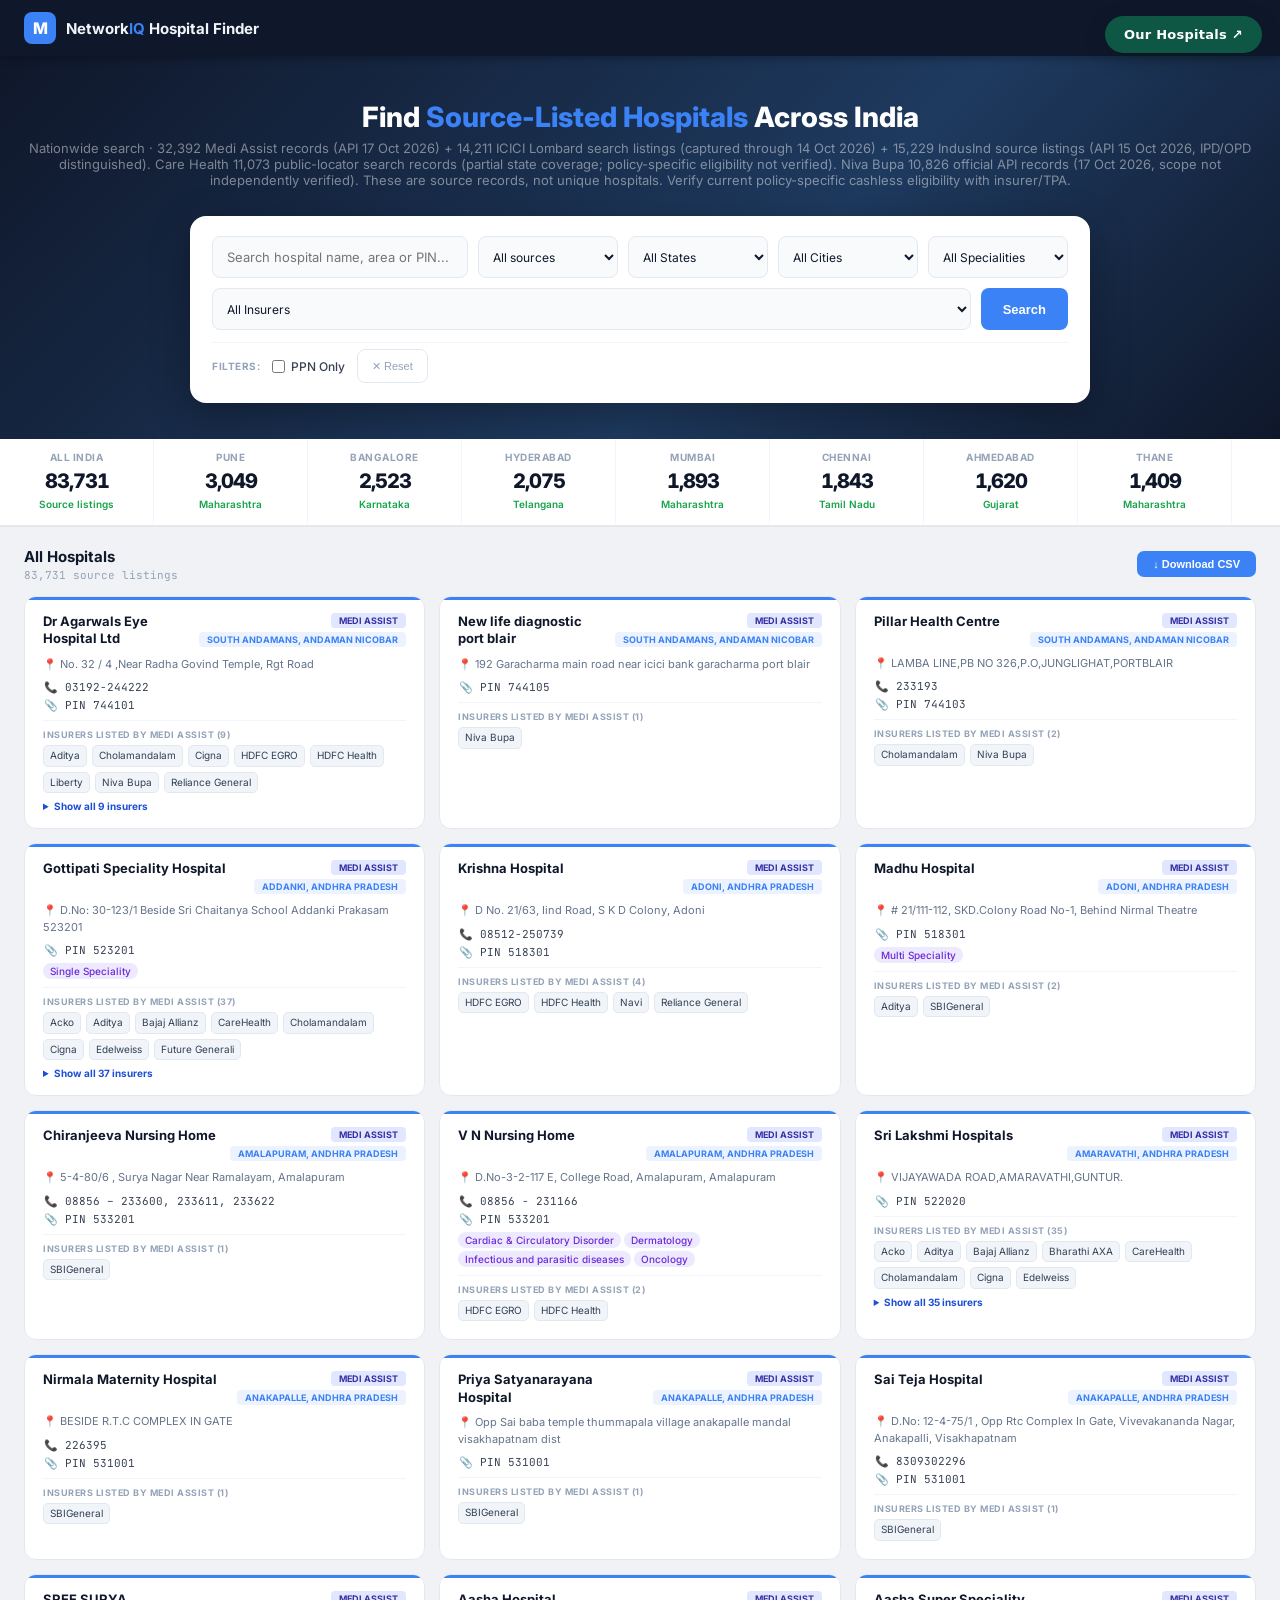
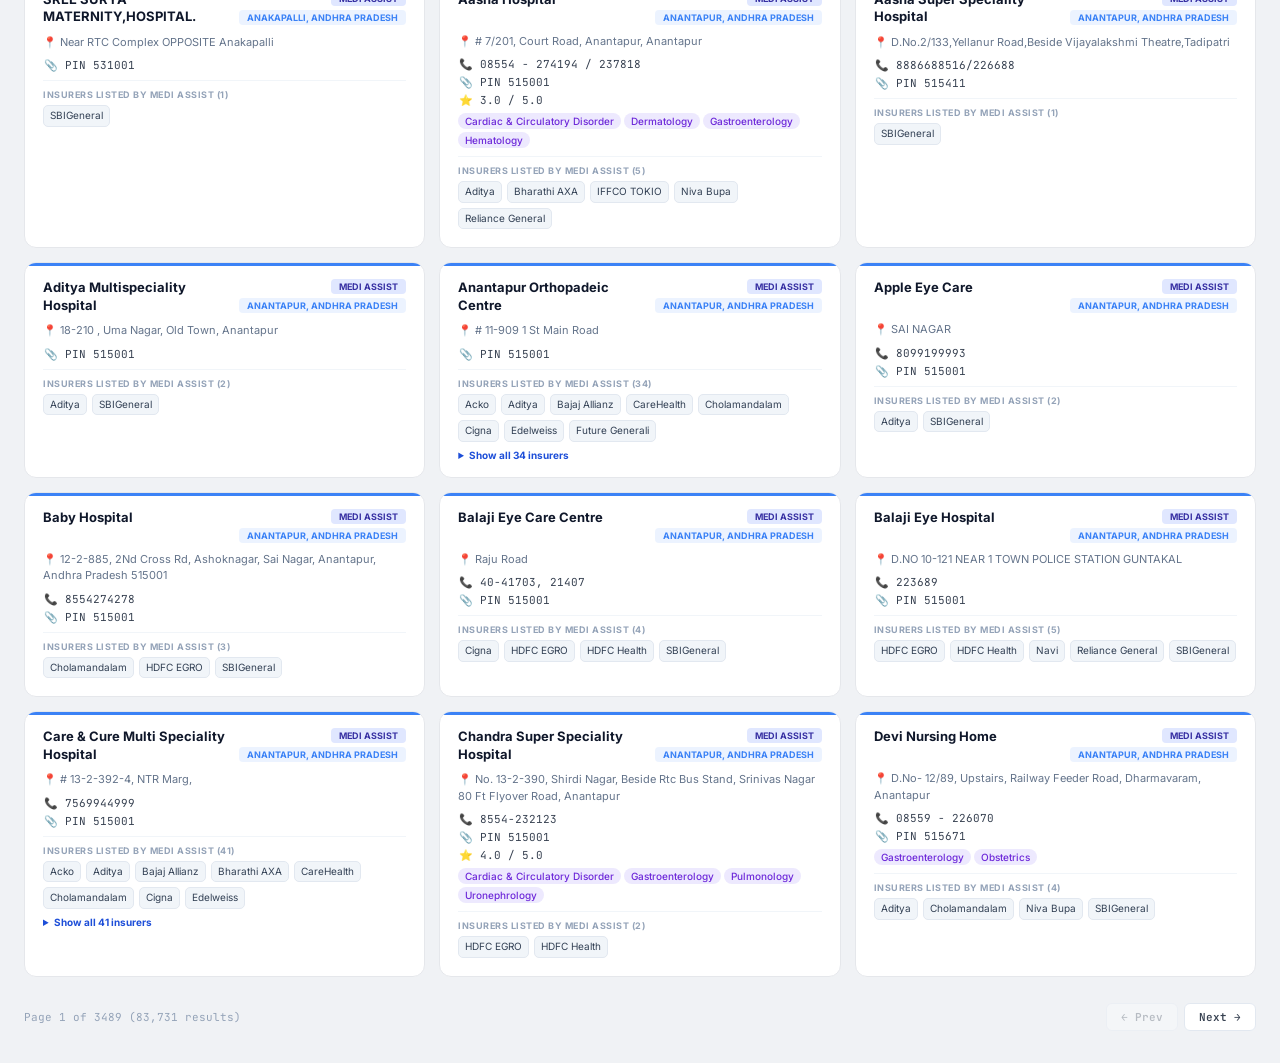
==== commit 3940fa1f: "Add verified Niva Bupa source and fix KPI tile overflow" ====
--- a/index.html
+++ b/index.html
@@ -99,6 +99,8 @@
 <link rel="stylesheet" href="./our_hospitals.css?v=1">
 <!-- NETWORKIQ_CARE_UI_REFINEMENT_V2_20261017 -->
 <link rel="stylesheet" href="./care_ui_refinement.css?v=2">
+<!-- NETWORKIQ_NIVA_FIFTH_SOURCE_KPI_V1_20261017 -->
+<link rel="stylesheet" href="./niva_kpi_refinement.css?v=1">
 </head>
 <body>
 <!-- NETWORKIQ_OUR_HOSPITALS_PUBLIC_20261017 -->
@@ -144,6 +146,7 @@
         <option value="ICICI Lombard">ICICI Lombard</option>
         <option value="IndusInd General Insurance">IndusInd General Insurance</option>
         <option value="Care Health">Care Health</option>
+        <option value="Niva Bupa">Niva Bupa</option>
       </select>
       <select class="ss" id="q-state" onchange="onStateChange()"><option value="">All States</option></select>
       <select class="ss" id="q-city" onchange="applyF()"><option value="">All Cities</option></select>
@@ -326,9 +329,38 @@
  var ppn=document.getElementById('q-ppn');
  if(ppn){
    var ppnLabel=ppn.closest('.ppn-lbl')||ppn.parentElement;
-   if(ppnLabel)ppnLabel.hidden=show;
-   if(show&&ppn.checked)ppn.checked=false;
+   if(ppnLabel)ppnLabel.hidden=(show||!!source.value&&source.value!=='Niva Bupa'&&source.value!=='Medi Assist');
+   if((show||!!source.value&&source.value!=='Niva Bupa'&&source.value!=='Medi Assist')&&ppn.checked)ppn.checked=false;
  }
+}
+
+
+// KPI subtitles are source-specific. A Care public listing is not a PPN count.
+function niqKpiShortLabel(n, allIndia, st){
+  var source=document.getElementById('q-source').value;
+  if(source==='Niva Bupa')return (allIndia?'Niva Bupa':st)+' · '+n.toLocaleString('en-IN')+' PPN';
+  if(source==='Medi Assist')return (allIndia?'Medi Assist':st)+' · '+n.toLocaleString('en-IN')+' PPN';
+  if(allIndia)return source==='Care Health'?'Care locator':(source?source+' listings':'Source listings');
+  return st||'Location not supplied';
+}
+function niqSourceFootnote(r){
+  if(r.source==='Niva Bupa')return '<div class="niq-care-footnote">Niva Bupa API listing · Policy-specific eligibility not verified</div>';
+  return '';
+}
+function niqValidateNiva(source){
+  if(!source || !source.metadata || !Array.isArray(source.hospitals))throw Error('Niva file is missing required metadata or hospitals');
+  var m=source.metadata;
+  if(m.source_name!=='Niva Bupa'||m.complete!==true||m.policy_specific_cashless_eligibility_verified!==false)
+    throw Error('Unverified Niva metadata');
+  if(source.hospitals.length<10000||m.source_count!==source.hospitals.length||m.pages_captured!==m.source_pages)
+    throw Error('Niva record/page completeness check failed');
+  var ids=new Set();
+  source.hospitals.forEach(function(r){
+    if(!r.id||!r.name||!r.address||!r.city||!r.pin||ids.has(r.id))throw Error('Niva has duplicate/missing identity');
+    ids.add(r.id);
+    if(typeof r.ppn!=='boolean')throw Error('Niva PPN flag is not boolean');
+  });
+  return source;
 }
 
 function buildKPI(){
@@ -346,9 +378,9 @@
     cnt.set(k,entry);
   });
   KPI_CITIES=Array.from(cnt.values()).sort(function(a,b){return b.count-a.count;}).slice(0,12);
-  var html='<div class="kc active" id="kc-All" onclick="fcity(this)"><div class="kc-name">All India</div><div class="kc-num">'+kpiRows.length.toLocaleString()+'</div><div class="kc-ppn">'+esc(niqPpnKpiText(ppnTotal))+'</div></div>';
+  var html='<div class="kc active" id="kc-All" onclick="fcity(this)"><div class="kc-name">All India</div><div class="kc-num">'+kpiRows.length.toLocaleString()+'</div><div class="kc-ppn">'+esc(niqKpiShortLabel(ppnTotal,true,''))+'</div></div>';
   KPI_CITIES.forEach(function(item,i){
-    html+='<div class="kc" id="kc-'+i+'" onclick="fcity(this)"><div class="kc-name">'+esc(item.city)+'</div><div class="kc-num">'+item.count.toLocaleString()+'</div><div class="kc-ppn">'+esc(item.state)+' · '+esc(niqPpnKpiText(item.ppn))+'</div></div>';
+    html+='<div class="kc" id="kc-'+i+'" title="'+esc(item.city+', '+item.state)+'" onclick="fcity(this)"><div class="kc-name">'+esc(item.city)+'</div><div class="kc-num">'+item.count.toLocaleString()+'</div><div class="kc-ppn">'+esc(niqKpiShortLabel(item.ppn,false,item.state))+'</div></div>';
   });
   document.getElementById('kpi-strip').innerHTML=html;
   document.getElementById('total-badge').textContent=DATA.length.toLocaleString()+' Hospitals';
@@ -417,7 +449,7 @@
   var slice=filtered.slice((page-1)*PS,page*PS);
   var city=document.getElementById('q-city').value;
   var selectedSource=document.getElementById('q-source').value;
-  document.getElementById('res-cnt').textContent=total.toLocaleString()+' source listings'+(selectedSource==='Care Health'?' · Care public locator · policy eligibility not verified':(selectedSource==='IndusInd General Insurance'&&city?' · Some source locations have unverified cities':''));
+  document.getElementById('res-cnt').textContent=total.toLocaleString()+' source listings'+(selectedSource==='Care Health'?' · Care public locator · policy eligibility not verified':(selectedSource==='Niva Bupa'?' · Niva public API listings · policy eligibility not verified':(selectedSource==='IndusInd General Insurance'&&city?' · Some source locations have unverified cities':'')));
   document.getElementById('res-title').textContent=city?city+' Hospitals':'All Hospitals';
   document.getElementById('pg-info').textContent='Page '+page+' of '+pages+' ('+total.toLocaleString()+' results)';
   document.getElementById('pg-prev').disabled=(page<=1);
@@ -456,12 +488,12 @@
       insTxt='<span class="ins-empty">No insurer list provided by the source</span>';
     }
     var ph=(r.phone&&r.phone!=='nan'&&r.phone.length>3)?r.phone:'';
-    var cardHtml='<div class="hcard'+(r.ppn?' ppn':'')+(r.source==='Care Health'?' niq-care-card':'')+'">'+
+    var cardHtml='<div class="hcard'+(r.ppn?' ppn':'')+((r.source==='Care Health'||r.source==='Niva Bupa')?' niq-care-card':'')+(r.source==='Niva Bupa'?' niq-niva-card':'')+'">'+
       '<div class="ctop">'+
         '<div class="cname">'+niqHospitalDisplayName(r)+'</div>'+
         '<div class="cbadges">'+
        '<span class="badge" style="background:#e0e7ff;color:#3730a3">'+esc(r.source||'Unknown source')+'</span>'+
-       (r.source==='IndusInd General Insurance'&&r.network_type?'<span class="badge" style="background:#e0f2fe;color:#075985">'+esc(r.network_type)+'</span>':'')+
+       ((r.source==='IndusInd General Insurance'||r.source==='Niva Bupa')&&r.network_type?'<span class="badge" style="background:#e0f2fe;color:#075985">'+esc(r.network_type)+'</span>':'')+
        (r.source==='Care Health'?niqCareBadges(r):'')+
           (r.ppn?'<span class="badge ppn">&#10003; PPN</span>':'')+
           '<span class="badge city" style="background:'+col+'18;color:'+col+'">'+esc(r.city||(r.search_city?r.search_city+' (PIN matched)':'City not provided'))+', '+esc(r.state||'State not provided')+'</span>'+
@@ -472,8 +504,9 @@
       (r.pin&&r.pin!=='nan'&&r.pin.length>2?'<div class="cdet"><span class="cico">&#128206;</span>PIN '+esc(r.pin)+'</div>':'')+
       (r.rating>0?'<div class="cdet"><span class="cico">&#11088;</span>'+r.rating.toFixed(1)+' / 5.0</div>':'')+
       (specs?'<div class="spwrap">'+specs+'</div>':'')+
-      (insTxt&&r.source!=='Care Health'?'<div class="inssec"><div class="inslbl">'+(r.source==='ICICI Lombard'?'ICICI Lombard search directory — verify policy eligibility':(r.source==='IndusInd General Insurance'?'IndusInd General Insurance source listing — verify policy eligibility':(r.source==='Care Health'?'Care Health public locator (plan eligibility unverified)':'Insurers listed by Medi Assist')))+' ('+insArr.length+')</div>'+insTxt+'</div>':'')+
+      (insTxt&&r.source!=='Care Health'&&r.source!=='Niva Bupa'?'<div class="inssec"><div class="inslbl">'+(r.source==='ICICI Lombard'?'ICICI Lombard search directory — verify policy eligibility':(r.source==='IndusInd General Insurance'?'IndusInd General Insurance source listing — verify policy eligibility':(r.source==='Care Health'?'Care Health public locator (plan eligibility unverified)':'Insurers listed by Medi Assist')))+' ('+insArr.length+')</div>'+insTxt+'</div>':'')+
       (r.source==='Care Health'?'<div class="niq-care-footnote">Care directory listing · Verify policy/plan eligibility</div>':'')+
+      niqSourceFootnote(r)+
     '</div>';
     html+=cardHtml;
   });
@@ -589,8 +622,8 @@
     x.phone=x.phone||'';
     x.spec=x.spec||'';
     x.rating=Number(x.rating)||0;
-    x.ppn=source==='Medi Assist'&&r.ppn===true;
-    x.ppn_insurers=source==='Medi Assist'&&Array.isArray(r.ppn_insurers)?r.ppn_insurers:[];
+    x.ppn=(source==='Medi Assist'||source==='Niva Bupa')&&r.ppn===true;
+    x.ppn_insurers=(source==='Medi Assist'||source==='Niva Bupa')&&Array.isArray(r.ppn_insurers)?r.ppn_insurers:[];
     x.ins=x.ins||'';
     x.ins_count=Number(x.ins_count)||0;
     return x;
@@ -655,9 +688,15 @@
     }),
     fetch('./data/care_health.json',{cache:'no-store'}).then(function(res){
       if(!res.ok)throw new Error('Care Health file HTTP '+res.status);return res.json();
+    }),
+    fetch('./data/niva_bupa.json',{cache:'no-store'}).then(function(res){
+      if(!res.ok)throw new Error('Niva Bupa file HTTP '+res.status);return res.json();
+    }).then(niqValidateNiva).catch(function(err){
+      console.error('Niva source excluded; other sources remain available',err);
+      return null;
     })
   ]).then(function(parts){
-    var medi=parts[0], icici=parts[1], indus=parts[2], care=parts[3];
+    var medi=parts[0], icici=parts[1], indus=parts[2], care=parts[3], niva=parts[4];
     if(!Array.isArray(medi.hospitals)||medi.hospitals.length<20000||!medi.metadata||medi.metadata.scope!=='nationwide')
       throw new Error('Missing or incomplete Medi Assist nationwide dataset');
     if(!Array.isArray(icici.hospitals)||icici.hospitals.length<14000||!icici.metadata||icici.metadata.verification_level!=='OFFICIAL_SEARCH_RESULT_ONLY'||icici.hospitals.length!==icici.metadata.record_count)
@@ -666,13 +705,13 @@
       throw new Error('Missing or incomplete IndusInd nationwide snapshot');
     if(!care.metadata || care.metadata.source_name!=='Care Health' || !Array.isArray(care.hospitals) || care.hospitals.length<1000 || care.metadata.state_attributed_hospital_rows!==care.hospitals.length || care.metadata.policy_specific_cashless_eligibility_verified!==false)
       throw new Error('Missing or unverifiable Care Health staging snapshot');
-    DATA=networkiqRows(medi.hospitals,'Medi Assist').concat(networkiqRows(icici.hospitals,'ICICI Lombard'),networkiqRows(indus.hospitals,'IndusInd General Insurance'),networkiqRows(care.hospitals,'Care Health'));
+    DATA=networkiqRows(medi.hospitals,'Medi Assist').concat(networkiqRows(icici.hospitals,'ICICI Lombard'),networkiqRows(indus.hospitals,'IndusInd General Insurance'),networkiqRows(care.hospitals,'Care Health'),(niva?networkiqRows(niva.hospitals,'Niva Bupa'):[]));
     networkiqApplyLocationEvidence();
     filtered=DATA.slice();
     syncFilterOptions();
     syncLocationOptions();
     var hero=document.getElementById('source-meta');
-    if(hero)hero.textContent='Nationwide search · '+medi.hospitals.length.toLocaleString('en-IN')+' Medi Assist records (API '+networkiqDate(medi.metadata.snapshot_retrieved_at_utc)+') + '+icici.hospitals.length.toLocaleString('en-IN')+' ICICI Lombard search listings (captured through '+networkiqDate(icici.metadata.observed_through_utc)+') + '+indus.hospitals.length.toLocaleString('en-IN')+' IndusInd source listings (API '+networkiqDate(indus.metadata.retrieved_at_utc)+', IPD/OPD distinguished). Care Health '+care.hospitals.length.toLocaleString('en-IN')+' public-locator search records (partial state coverage; policy-specific eligibility not verified). These are source records, not unique hospitals. Verify current policy-specific cashless eligibility with insurer/TPA.';
+    if(hero)hero.textContent='Nationwide search · '+medi.hospitals.length.toLocaleString('en-IN')+' Medi Assist records (API '+networkiqDate(medi.metadata.snapshot_retrieved_at_utc)+') + '+icici.hospitals.length.toLocaleString('en-IN')+' ICICI Lombard search listings (captured through '+networkiqDate(icici.metadata.observed_through_utc)+') + '+indus.hospitals.length.toLocaleString('en-IN')+' IndusInd source listings (API '+networkiqDate(indus.metadata.retrieved_at_utc)+', IPD/OPD distinguished). Care Health '+care.hospitals.length.toLocaleString('en-IN')+' public-locator search records (partial state coverage; policy-specific eligibility not verified). '+(niva?' Niva Bupa '+niva.hospitals.length.toLocaleString('en-IN')+' official API records ('+networkiqDate(niva.metadata.captured_utc)+', scope not independently verified).':' Niva Bupa feed temporarily unavailable.')+' These are source records, not unique hospitals. Verify current policy-specific cashless eligibility with insurer/TPA.';
     buildKPI();applyF();
   }).catch(function(err){
     console.error('Network data could not be loaded',err);
--- a/niva_kpi_refinement.css
+++ b/niva_kpi_refinement.css
@@ -0,0 +1,10 @@
+/* NetworkIQ KPI fix: confine subtitles to tiles; never overlap neighbouring cities. */
+.kpi-strip{display:flex;overflow-x:auto;overflow-y:hidden;scrollbar-width:thin;scroll-snap-type:x proximity;overscroll-behavior-x:contain}
+.kc{flex:0 0 154px;min-width:154px;max-width:154px;min-height:78px;padding:12px 11px 10px;scroll-snap-align:start;overflow:hidden}
+.kc-name{display:block;overflow:hidden;text-overflow:ellipsis;white-space:nowrap;font-size:10px;line-height:1.35}
+.kc-num{font-variant-numeric:tabular-nums;line-height:1.25;font-size:20px}
+.kc-ppn{display:block;max-width:100%;min-width:0;overflow:hidden;text-overflow:ellipsis;white-space:nowrap;font-size:10px;line-height:1.5;letter-spacing:0;}
+.niq-niva-card .cname{text-transform:none}
+.niq-niva-card .badge.ppn{background:#dcfce7;color:#15803d}
+.niq-niva-card .niq-care-footnote{color:#64748b}
+@media(max-width:640px){.kc{flex-basis:128px;min-width:128px;max-width:128px;min-height:72px;padding:10px 9px}.kc-num{font-size:18px}.kc-ppn{font-size:9px}}
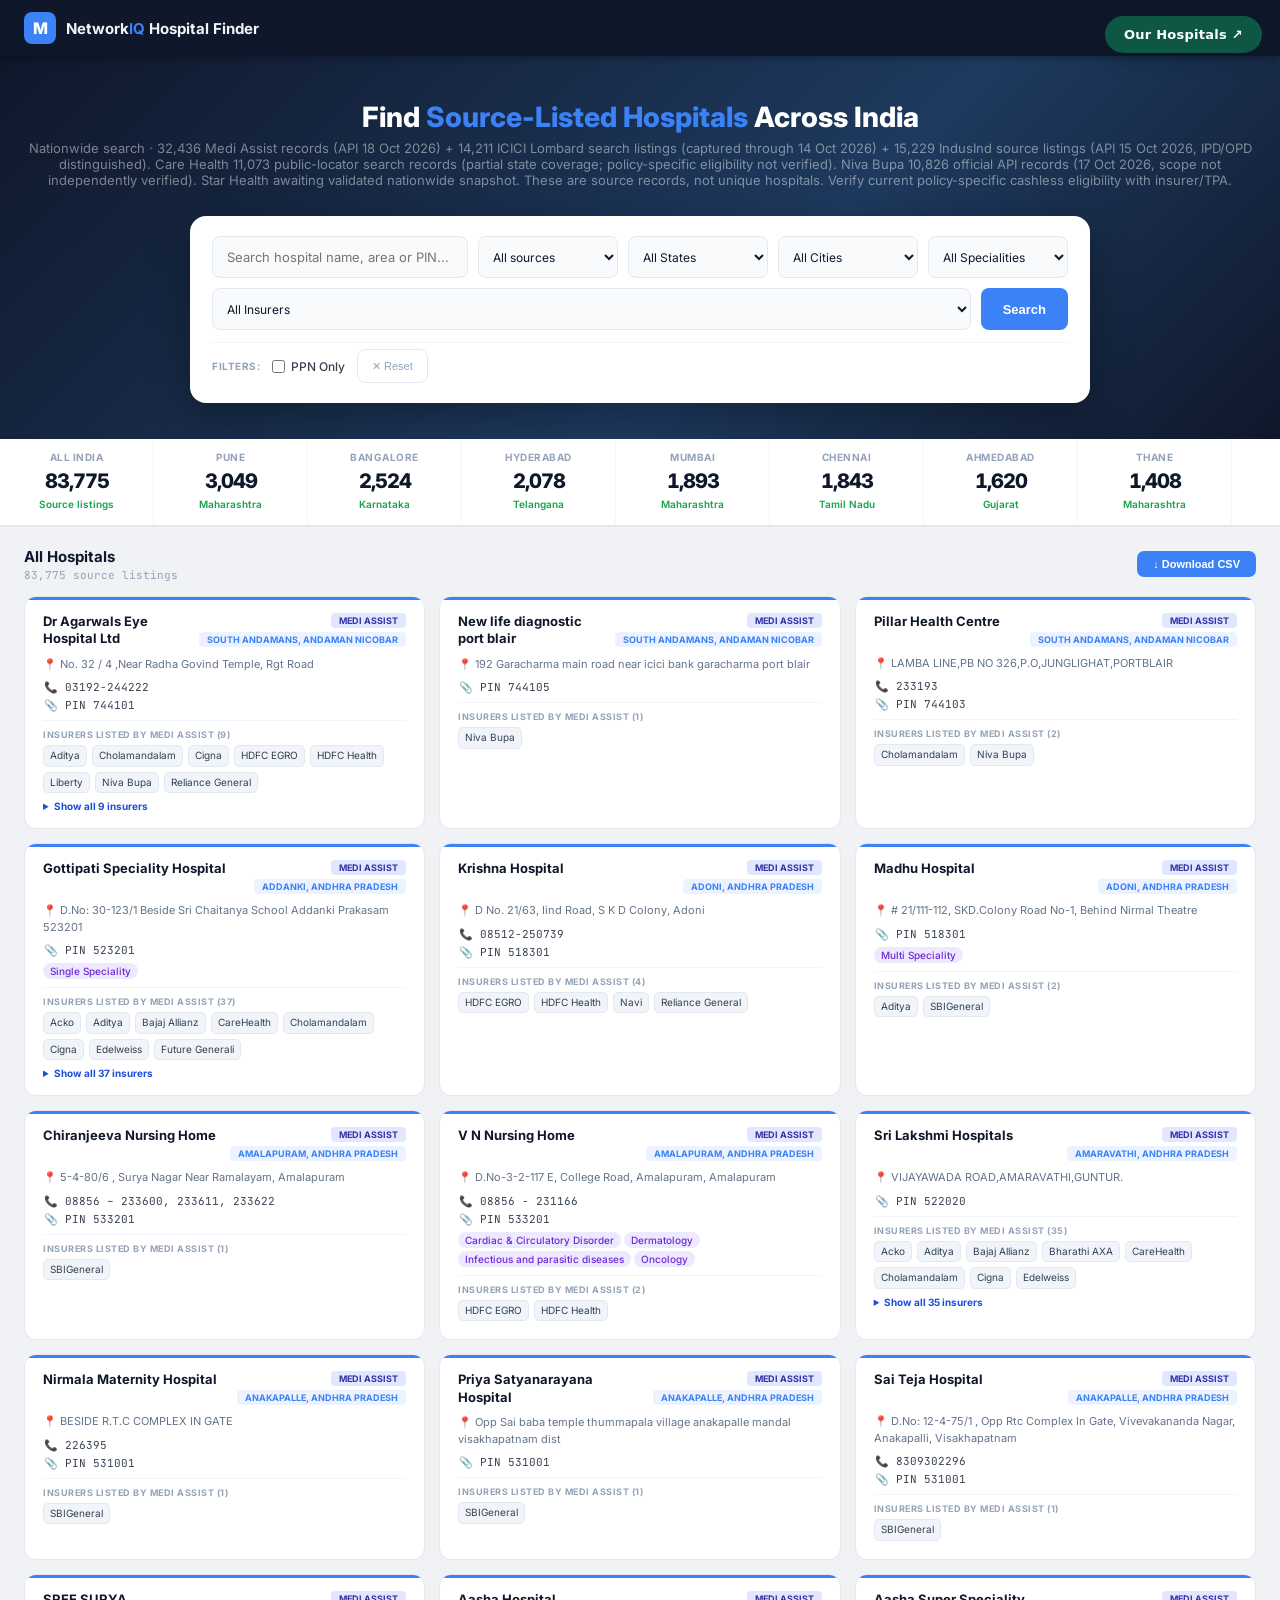
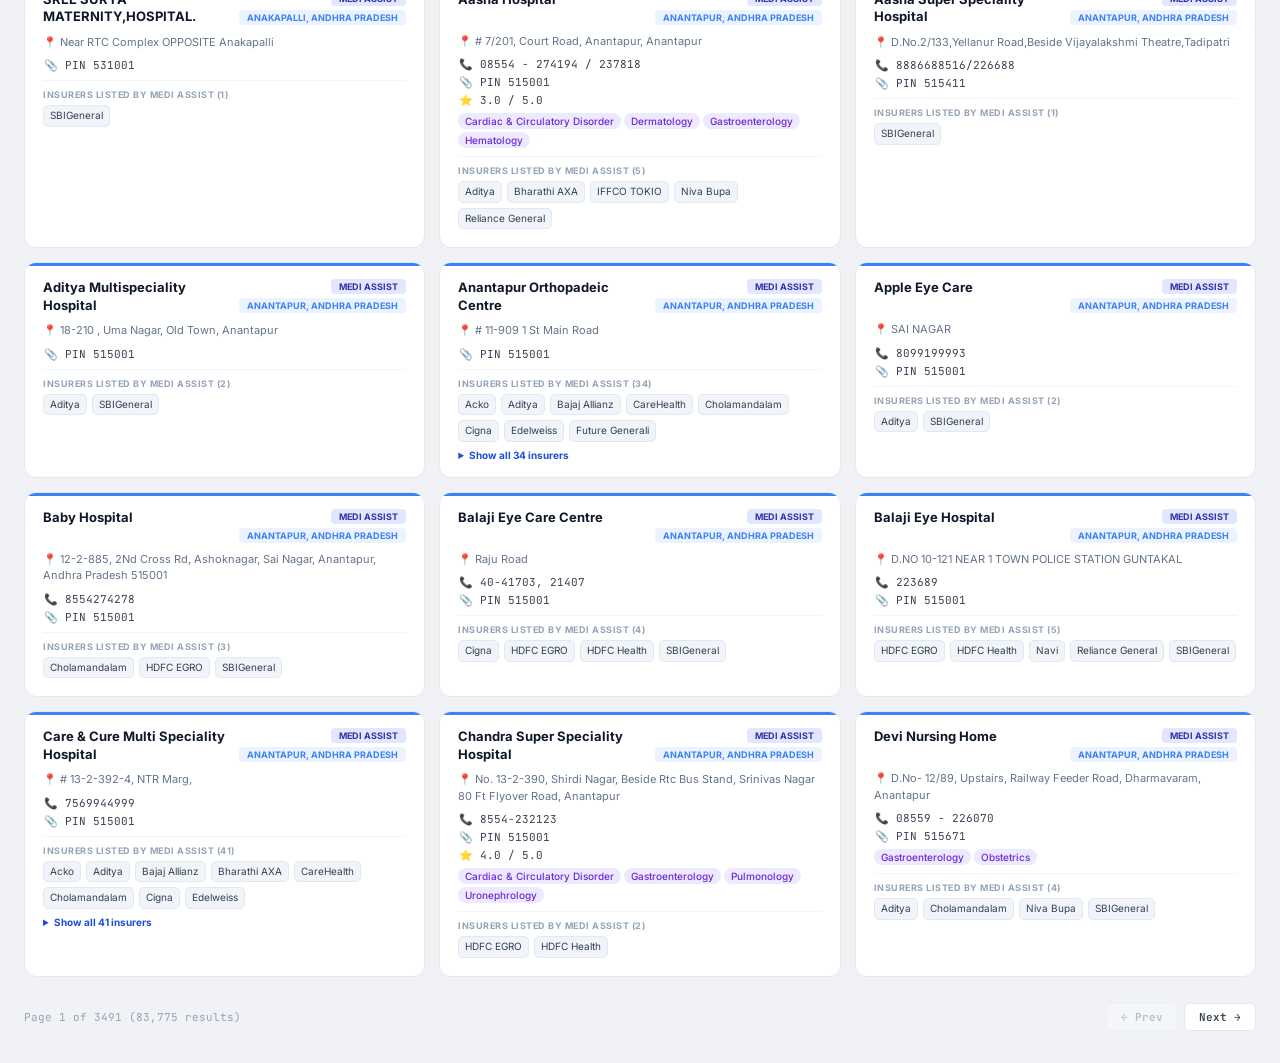
==== commit 63814ac9: "Add gated Star Health sixth source; never publish incomplete hospital lists" ====
--- a/index.html
+++ b/index.html
@@ -101,6 +101,8 @@
 <link rel="stylesheet" href="./care_ui_refinement.css?v=2">
 <!-- NETWORKIQ_NIVA_FIFTH_SOURCE_KPI_V1_20261017 -->
 <link rel="stylesheet" href="./niva_kpi_refinement.css?v=1">
+<!-- NETWORKIQ_STAR_SIXTH_SOURCE_V3_20261019 -->
+<link rel="stylesheet" href="./star_health.css?v=3">
 </head>
 <body>
 <!-- NETWORKIQ_OUR_HOSPITALS_PUBLIC_20261017 -->
@@ -147,7 +149,9 @@
         <option value="IndusInd General Insurance">IndusInd General Insurance</option>
         <option value="Care Health">Care Health</option>
         <option value="Niva Bupa">Niva Bupa</option>
+        <option value="Star Health" disabled>Star Health (pending validation)</option>
       </select>
+      <select class="ss" id="niq-star-category" onchange="applyF()" aria-label="Star hospital classification" hidden disabled><option value="">All Star categories</option><option value="Network">Network</option><option value="agreed">Agreed</option><option value="value_network">Value Network</option><option value="vsp">VSP</option><option value="ayush">AYUSH</option></select>
       <select class="ss" id="q-state" onchange="onStateChange()"><option value="">All States</option></select>
       <select class="ss" id="q-city" onchange="applyF()"><option value="">All Cities</option></select>
       <select class="ss" id="q-spec" onchange="applyF()">
@@ -338,15 +342,51 @@
 // KPI subtitles are source-specific. A Care public listing is not a PPN count.
 function niqKpiShortLabel(n, allIndia, st){
   var source=document.getElementById('q-source').value;
+  if(source==='Star Health')return 'Star public-source listings · eligibility unverified';
   if(source==='Niva Bupa')return (allIndia?'Niva Bupa':st)+' · '+n.toLocaleString('en-IN')+' PPN';
   if(source==='Medi Assist')return (allIndia?'Medi Assist':st)+' · '+n.toLocaleString('en-IN')+' PPN';
   if(allIndia)return source==='Care Health'?'Care locator':(source?source+' listings':'Source listings');
   return st||'Location not supplied';
 }
 function niqSourceFootnote(r){
+  if(r.source==='Star Health')return '<div class="niq-care-footnote">Star official directory · Listing is not policy-specific cashless approval</div>';
   if(r.source==='Niva Bupa')return '<div class="niq-care-footnote">Niva Bupa API listing · Policy-specific eligibility not verified</div>';
   return '';
 }
+
+// Star snapshot is optional; incomplete/missing snapshots never enter the dashboard.
+function niqValidateStar(snapshot){
+  if(!snapshot||!snapshot.metadata||!Array.isArray(snapshot.hospitals))throw Error('Star snapshot schema missing');
+  var m=snapshot.metadata;
+  if(m.source_name!=='Star Health'||m.complete!==true||m.policy_specific_cashless_eligibility_verified!==false||
+     m.query_count!==216||m.expected_query_count!==216||m.state_count!==36||
+     !Array.isArray(m.categories_queried)||m.categories_queried.length!==6||
+     m.verified_page2_distinct!==true||snapshot.hospitals.length<5000||m.source_count!==snapshot.hospitals.length)
+     throw Error('Star completeness proof missing');
+  var ids=new Set();
+  snapshot.hospitals.forEach(function(r){
+    if(!r.id||!r.name||!r.address||!r.city||!r.state||!r.pin||ids.has(r.id)||
+       !Array.isArray(r.star_categories)||!r.star_categories.length||!r.star_flags||
+       r.star_flags.excluded!==false||r.ppn!==false)
+       throw Error('Unsafe or duplicated Star listing');
+    ids.add(r.id);
+  });
+  return snapshot;
+}
+function niqStarBadges(r){
+  if(r.source!=='Star Health')return '';
+  var f=r.star_flags||{},c=Array.isArray(r.star_categories)?r.star_categories:[];
+  var types=[];
+  if(c.indexOf('Network')>=0)types.push('Network');
+  if(c.indexOf('agreed')>=0||r.network_type==='ANH')types.push('Agreed');
+  if(c.indexOf('value_network')>=0)types.push('Value Network');
+  if(f.vsp===true)types.push('VSP');
+  if(f.ayush===true)types.push('AYUSH');
+  if(f.pratham===true)types.push('Pratham');
+  if(f.smart_network===true)types.push('Smart Network');
+  return types.map(function(t){return '<span class="badge niq-star-badge">'+esc(t)+'</span>';}).join('');
+}
+
 function niqValidateNiva(source){
   if(!source || !source.metadata || !Array.isArray(source.hospitals))throw Error('Niva file is missing required metadata or hospitals');
   var m=source.metadata;
@@ -413,6 +453,9 @@
 
 
 function applyF(){
+  var starChoice=document.getElementById('niq-star-category');
+  var isStar=document.getElementById('q-source').value==='Star Health';
+  starChoice.hidden=!isStar; starChoice.disabled=!isStar;
   var q=document.getElementById('q-search').value.toLowerCase().trim();
   var city=document.getElementById('q-city').value;
   var state=document.getElementById('q-state').value;
@@ -425,6 +468,7 @@
   var ppnOnly=document.getElementById('q-ppn').checked;
   filtered=DATA.filter(function(r){
     if(source&&r.source!==source)return false;
+    if(source==='Star Health'&&starChoice.value&&r.star_categories.indexOf(starChoice.value)<0)return false;
     if(careSelected==='__UNKNOWN__'&&r.source==='Care Health'&&Array.isArray(r.care_category_codes)&&r.care_category_codes.length)return false;
     if(careSelected&&careSelected!=='__UNKNOWN__'&&r.source==='Care Health'&&(!Array.isArray(r.care_category_codes)||r.care_category_codes.indexOf(careSelected)<0))return false;
     if(state&&r.state!==state)return false;
@@ -488,13 +532,14 @@
       insTxt='<span class="ins-empty">No insurer list provided by the source</span>';
     }
     var ph=(r.phone&&r.phone!=='nan'&&r.phone.length>3)?r.phone:'';
-    var cardHtml='<div class="hcard'+(r.ppn?' ppn':'')+((r.source==='Care Health'||r.source==='Niva Bupa')?' niq-care-card':'')+(r.source==='Niva Bupa'?' niq-niva-card':'')+'">'+
+    var cardHtml='<div class="hcard'+(r.ppn?' ppn':'')+((r.source==='Care Health'||r.source==='Niva Bupa'||r.source==='Star Health')?' niq-care-card':'')+(r.source==='Niva Bupa'?' niq-niva-card':'')+'">'+
       '<div class="ctop">'+
         '<div class="cname">'+niqHospitalDisplayName(r)+'</div>'+
         '<div class="cbadges">'+
        '<span class="badge" style="background:#e0e7ff;color:#3730a3">'+esc(r.source||'Unknown source')+'</span>'+
-       ((r.source==='IndusInd General Insurance'||r.source==='Niva Bupa')&&r.network_type?'<span class="badge" style="background:#e0f2fe;color:#075985">'+esc(r.network_type)+'</span>':'')+
+       ((r.source==='IndusInd General Insurance'||r.source==='Niva Bupa'||r.source==='Star Health')&&r.network_type?'<span class="badge" style="background:#e0f2fe;color:#075985">'+esc(r.network_type)+'</span>':'')+
        (r.source==='Care Health'?niqCareBadges(r):'')+
+       niqStarBadges(r)+
           (r.ppn?'<span class="badge ppn">&#10003; PPN</span>':'')+
           '<span class="badge city" style="background:'+col+'18;color:'+col+'">'+esc(r.city||(r.search_city?r.search_city+' (PIN matched)':'City not provided'))+', '+esc(r.state||'State not provided')+'</span>'+
         '</div>'+
@@ -504,7 +549,7 @@
       (r.pin&&r.pin!=='nan'&&r.pin.length>2?'<div class="cdet"><span class="cico">&#128206;</span>PIN '+esc(r.pin)+'</div>':'')+
       (r.rating>0?'<div class="cdet"><span class="cico">&#11088;</span>'+r.rating.toFixed(1)+' / 5.0</div>':'')+
       (specs?'<div class="spwrap">'+specs+'</div>':'')+
-      (insTxt&&r.source!=='Care Health'&&r.source!=='Niva Bupa'?'<div class="inssec"><div class="inslbl">'+(r.source==='ICICI Lombard'?'ICICI Lombard search directory — verify policy eligibility':(r.source==='IndusInd General Insurance'?'IndusInd General Insurance source listing — verify policy eligibility':(r.source==='Care Health'?'Care Health public locator (plan eligibility unverified)':'Insurers listed by Medi Assist')))+' ('+insArr.length+')</div>'+insTxt+'</div>':'')+
+      (insTxt&&r.source!=='Care Health'&&r.source!=='Niva Bupa'&&r.source!=='Star Health'?'<div class="inssec"><div class="inslbl">'+(r.source==='ICICI Lombard'?'ICICI Lombard search directory — verify policy eligibility':(r.source==='IndusInd General Insurance'?'IndusInd General Insurance source listing — verify policy eligibility':(r.source==='Care Health'?'Care Health public locator (plan eligibility unverified)':'Insurers listed by Medi Assist')))+' ('+insArr.length+')</div>'+insTxt+'</div>':'')+
       (r.source==='Care Health'?'<div class="niq-care-footnote">Care directory listing · Verify policy/plan eligibility</div>':'')+
       niqSourceFootnote(r)+
     '</div>';
@@ -522,7 +567,7 @@
 
 function clearF(){
   ['q-search','q-source','q-state','q-city','q-spec','q-ins'].forEach(function(id){document.getElementById(id).value='';});
-  document.getElementById('q-ppn').checked=false;
+  document.getElementById('q-ppn').checked=false; document.getElementById('niq-star-category').value='';
   applyF();
 }
 
@@ -694,9 +739,15 @@
     }).then(niqValidateNiva).catch(function(err){
       console.error('Niva source excluded; other sources remain available',err);
       return null;
+    }),
+    fetch('./data/star_health.json',{cache:'no-store'}).then(function(res){
+      if(!res.ok)throw new Error('Star file HTTP '+res.status);return res.json();
+    }).then(niqValidateStar).catch(function(err){
+      console.warn('Star Health not loaded; keeping five existing sources untouched',err);
+      return null;
     })
   ]).then(function(parts){
-    var medi=parts[0], icici=parts[1], indus=parts[2], care=parts[3], niva=parts[4];
+    var medi=parts[0], icici=parts[1], indus=parts[2], care=parts[3], niva=parts[4], star=parts[5];
     if(!Array.isArray(medi.hospitals)||medi.hospitals.length<20000||!medi.metadata||medi.metadata.scope!=='nationwide')
       throw new Error('Missing or incomplete Medi Assist nationwide dataset');
     if(!Array.isArray(icici.hospitals)||icici.hospitals.length<14000||!icici.metadata||icici.metadata.verification_level!=='OFFICIAL_SEARCH_RESULT_ONLY'||icici.hospitals.length!==icici.metadata.record_count)
@@ -705,13 +756,15 @@
       throw new Error('Missing or incomplete IndusInd nationwide snapshot');
     if(!care.metadata || care.metadata.source_name!=='Care Health' || !Array.isArray(care.hospitals) || care.hospitals.length<1000 || care.metadata.state_attributed_hospital_rows!==care.hospitals.length || care.metadata.policy_specific_cashless_eligibility_verified!==false)
       throw new Error('Missing or unverifiable Care Health staging snapshot');
-    DATA=networkiqRows(medi.hospitals,'Medi Assist').concat(networkiqRows(icici.hospitals,'ICICI Lombard'),networkiqRows(indus.hospitals,'IndusInd General Insurance'),networkiqRows(care.hospitals,'Care Health'),(niva?networkiqRows(niva.hospitals,'Niva Bupa'):[]));
+    DATA=networkiqRows(medi.hospitals,'Medi Assist').concat(networkiqRows(icici.hospitals,'ICICI Lombard'),networkiqRows(indus.hospitals,'IndusInd General Insurance'),networkiqRows(care.hospitals,'Care Health'),(niva?networkiqRows(niva.hospitals,'Niva Bupa'):[]),(star?networkiqRows(star.hospitals,'Star Health'):[]));
+    var starOption=document.querySelector('#q-source option[value="Star Health"]');
+    if(starOption){starOption.disabled=!star;starOption.textContent=star?'Star Health':'Star Health (pending validation)';}
     networkiqApplyLocationEvidence();
     filtered=DATA.slice();
     syncFilterOptions();
     syncLocationOptions();
     var hero=document.getElementById('source-meta');
-    if(hero)hero.textContent='Nationwide search · '+medi.hospitals.length.toLocaleString('en-IN')+' Medi Assist records (API '+networkiqDate(medi.metadata.snapshot_retrieved_at_utc)+') + '+icici.hospitals.length.toLocaleString('en-IN')+' ICICI Lombard search listings (captured through '+networkiqDate(icici.metadata.observed_through_utc)+') + '+indus.hospitals.length.toLocaleString('en-IN')+' IndusInd source listings (API '+networkiqDate(indus.metadata.retrieved_at_utc)+', IPD/OPD distinguished). Care Health '+care.hospitals.length.toLocaleString('en-IN')+' public-locator search records (partial state coverage; policy-specific eligibility not verified). '+(niva?' Niva Bupa '+niva.hospitals.length.toLocaleString('en-IN')+' official API records ('+networkiqDate(niva.metadata.captured_utc)+', scope not independently verified).':' Niva Bupa feed temporarily unavailable.')+' These are source records, not unique hospitals. Verify current policy-specific cashless eligibility with insurer/TPA.';
+    if(hero)hero.textContent='Nationwide search · '+medi.hospitals.length.toLocaleString('en-IN')+' Medi Assist records (API '+networkiqDate(medi.metadata.snapshot_retrieved_at_utc)+') + '+icici.hospitals.length.toLocaleString('en-IN')+' ICICI Lombard search listings (captured through '+networkiqDate(icici.metadata.observed_through_utc)+') + '+indus.hospitals.length.toLocaleString('en-IN')+' IndusInd source listings (API '+networkiqDate(indus.metadata.retrieved_at_utc)+', IPD/OPD distinguished). Care Health '+care.hospitals.length.toLocaleString('en-IN')+' public-locator search records (partial state coverage; policy-specific eligibility not verified). '+(niva?' Niva Bupa '+niva.hospitals.length.toLocaleString('en-IN')+' official API records ('+networkiqDate(niva.metadata.captured_utc)+', scope not independently verified).':' Niva Bupa feed temporarily unavailable.')+(star?' Star Health '+star.hospitals.length.toLocaleString('en-IN')+' verified-page official-source listings ('+networkiqDate(star.metadata.captured_utc)+') plus '+star.metadata.excluded_count.toLocaleString('en-IN')+' excluded providers stored separately.':' Star Health awaiting validated nationwide snapshot.')+' These are source records, not unique hospitals. Verify current policy-specific cashless eligibility with insurer/TPA.';
     buildKPI();applyF();
   }).catch(function(err){
     console.error('Network data could not be loaded',err);
--- a/star_health.css
+++ b/star_health.css
@@ -0,0 +1,3 @@
+/* NetworkIQ Star source-only styling. No global theme overrides. */
+.niq-star-badge { background:#e8f5ef!important; color:#11634c!important; border:1px solid #d2e8df; }
+#niq-star-category[hidden] { display:none!important; }
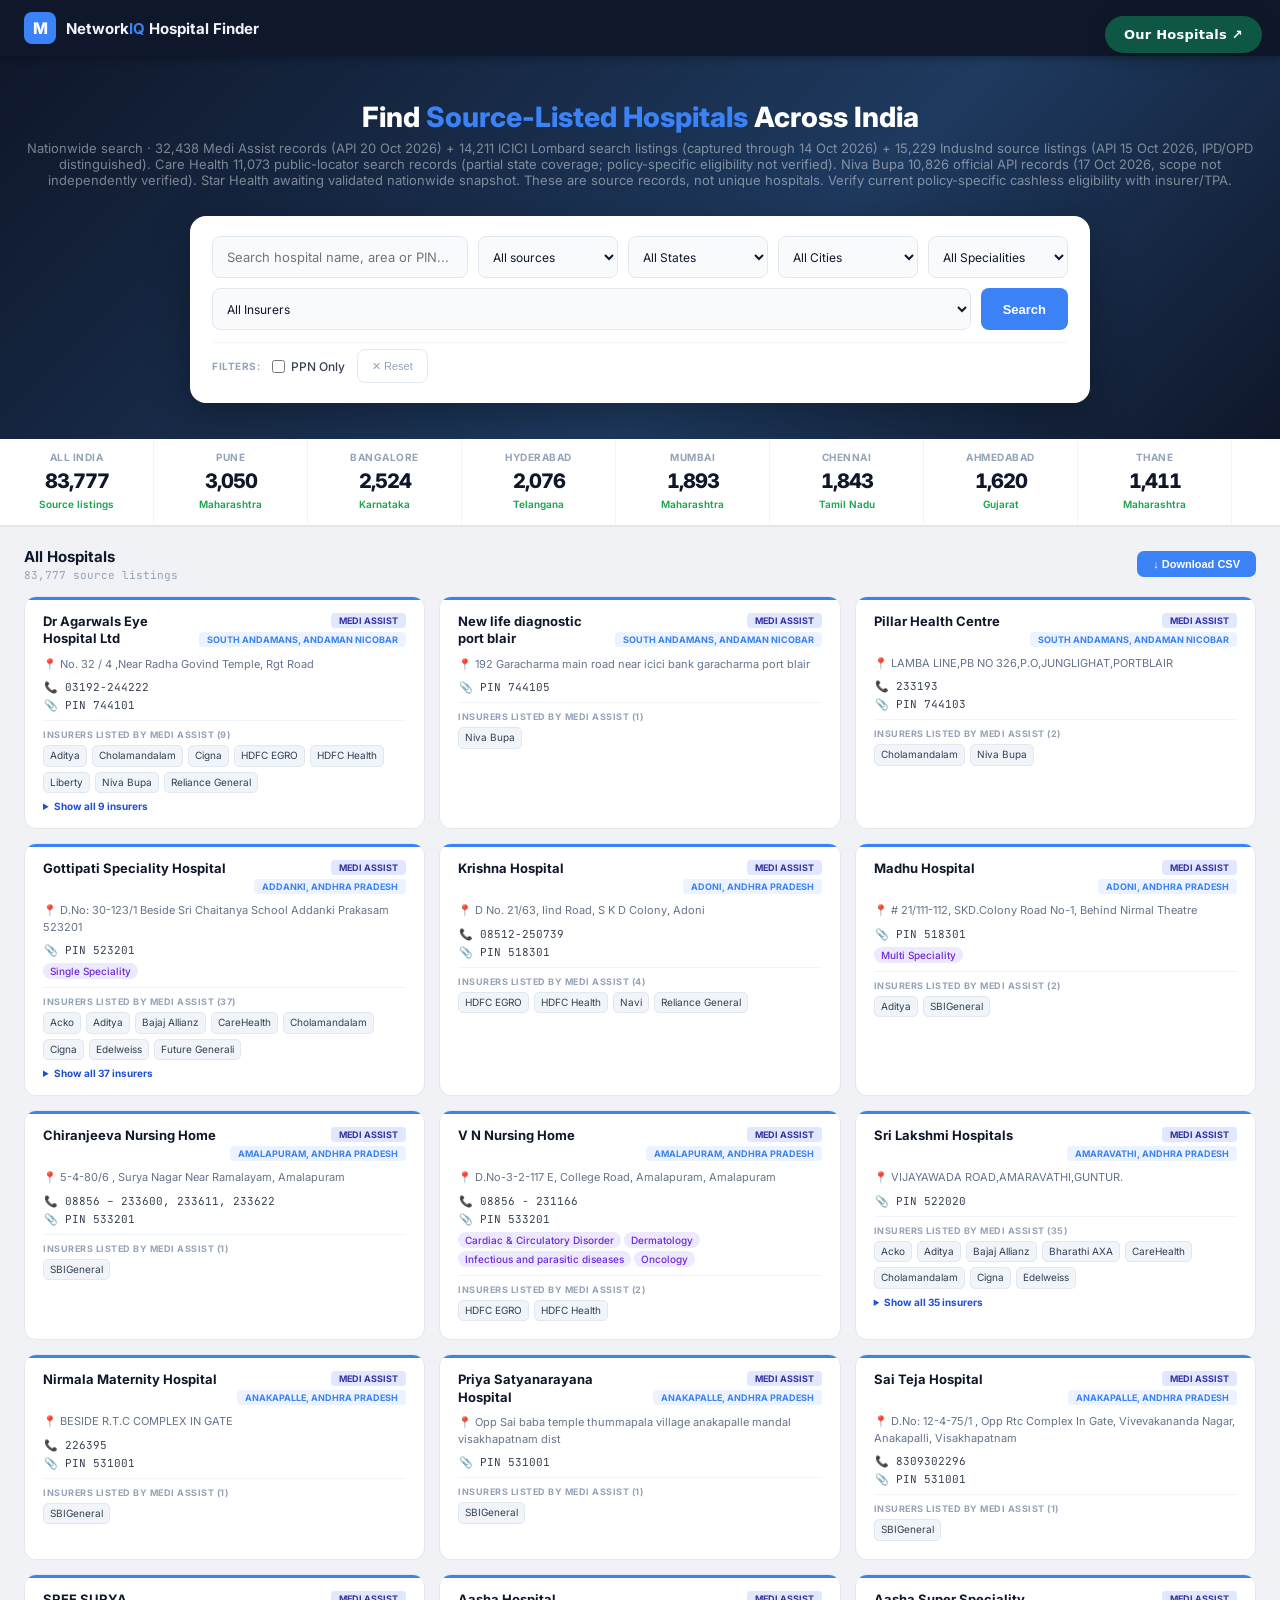
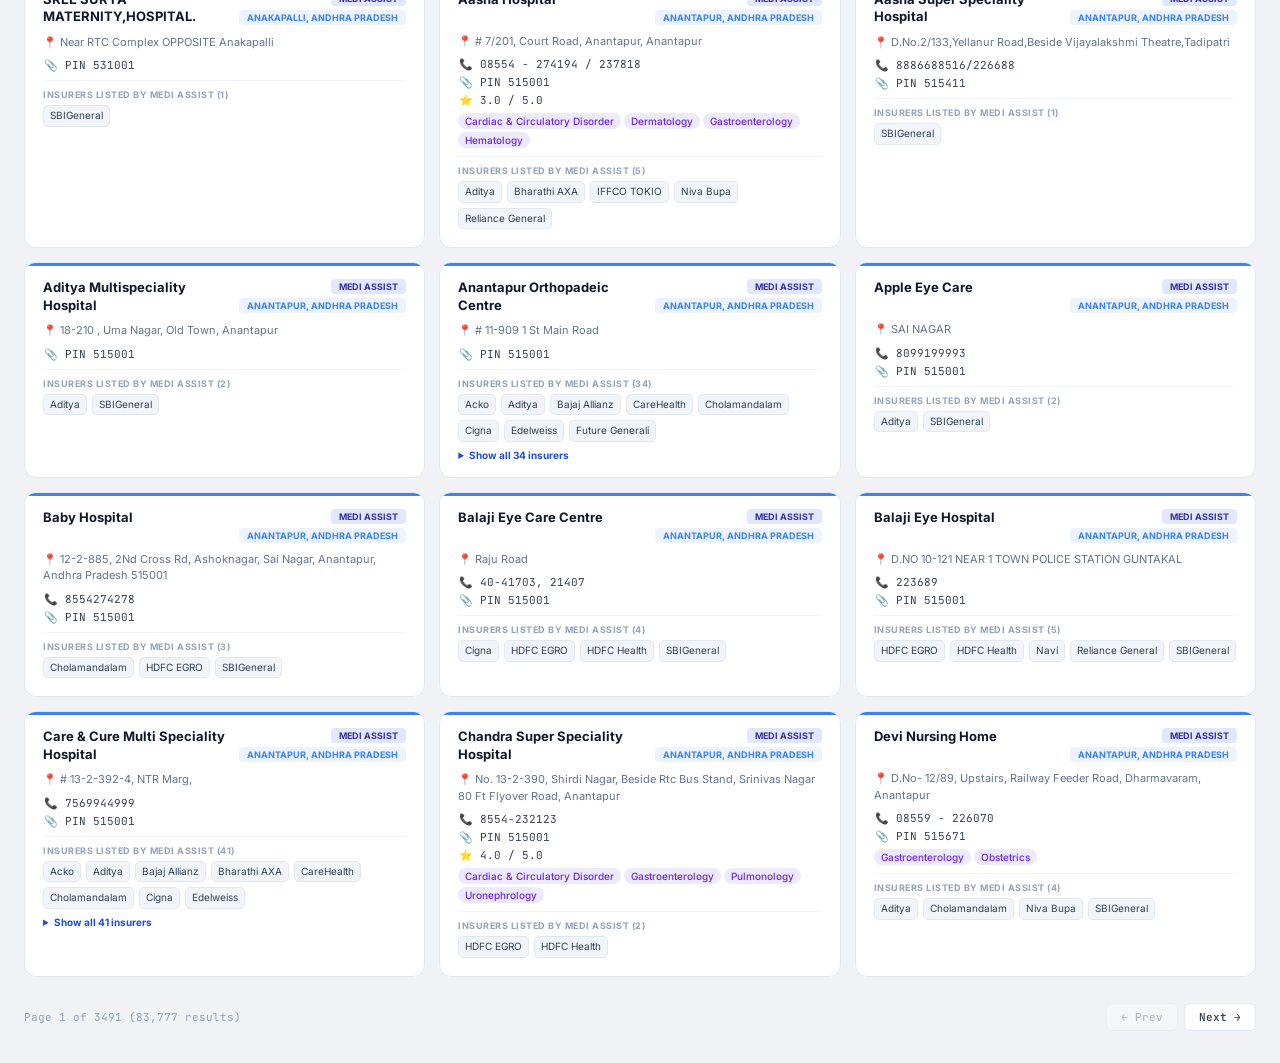
==== commit ee2bab82: "Star: preserve source-blank city with audited provenance" ====
--- a/index.html
+++ b/index.html
@@ -349,7 +349,7 @@
   return st||'Location not supplied';
 }
 function niqSourceFootnote(r){
-  if(r.source==='Star Health')return '<div class="niq-care-footnote">Star official directory · Listing is not policy-specific cashless approval</div>';
+  if(r.source==='Star Health')return '<div class="niq-care-footnote">Star official directory'+(r.source_city_missing===true?' · City not provided by Star':'')+' · Listing is not policy-specific cashless approval</div>';
   if(r.source==='Niva Bupa')return '<div class="niq-care-footnote">Niva Bupa API listing · Policy-specific eligibility not verified</div>';
   return '';
 }
@@ -363,14 +363,29 @@
      !Array.isArray(m.categories_queried)||m.categories_queried.length!==6||
      m.verified_page2_distinct!==true||snapshot.hospitals.length<5000||m.source_count!==snapshot.hospitals.length)
      throw Error('Star completeness proof missing');
-  var ids=new Set();
+  var ids=new Set(), missingCity=0;
   snapshot.hospitals.forEach(function(r){
-    if(!r.id||!r.name||!r.address||!r.city||!r.state||!r.pin||ids.has(r.id)||
+    var cityBlank=!r.city;
+    if(cityBlank){
+      if(r.source_city_missing!==true||!Array.isArray(r.source_identity_issues)||
+         r.source_identity_issues.length!==1||r.source_identity_issues[0]!=='missing_cityName'||
+         !/^\d{6}$/.test(r.pin||'')||
+         !(Number(r.latitude)>=6&&Number(r.latitude)<=38.5&&Number(r.longitude)>=68&&Number(r.longitude)<=98.5))
+         throw Error('Star hospital city missing without source provenance');
+      missingCity++;
+    } else if(r.source_city_missing===true||r.source_identity_issues){
+      throw Error('Unexpected Star identity provenance');
+    }
+    if(!r.id||!r.name||!r.address||!r.state||!r.pin||ids.has(r.id)||
        !Array.isArray(r.star_categories)||!r.star_categories.length||!r.star_flags||
        r.star_flags.excluded!==false||r.ppn!==false)
        throw Error('Unsafe or duplicated Star listing');
     ids.add(r.id);
   });
+  if(!Number.isInteger(m.source_city_missing_eligible_count)||m.source_city_missing_eligible_count!==missingCity||
+     !Number.isInteger(m.source_city_missing_count)||m.source_city_missing_count<m.source_city_missing_eligible_count||
+     m.source_city_missing_policy!=='blank preserved; source city not inferred')
+     throw Error('Star source city totals do not reconcile');
   return snapshot;
 }
 function niqStarBadges(r){
@@ -378,7 +393,7 @@
   var f=r.star_flags||{},c=Array.isArray(r.star_categories)?r.star_categories:[];
   var types=[];
   if(c.indexOf('Network')>=0)types.push('Network');
-  if(c.indexOf('agreed')>=0||r.network_type==='ANH')types.push('Agreed');
+  if(c.indexOf('agreed')>=0)types.push('Agreed');
   if(c.indexOf('value_network')>=0)types.push('Value Network');
   if(f.vsp===true)types.push('VSP');
   if(f.ayush===true)types.push('AYUSH');
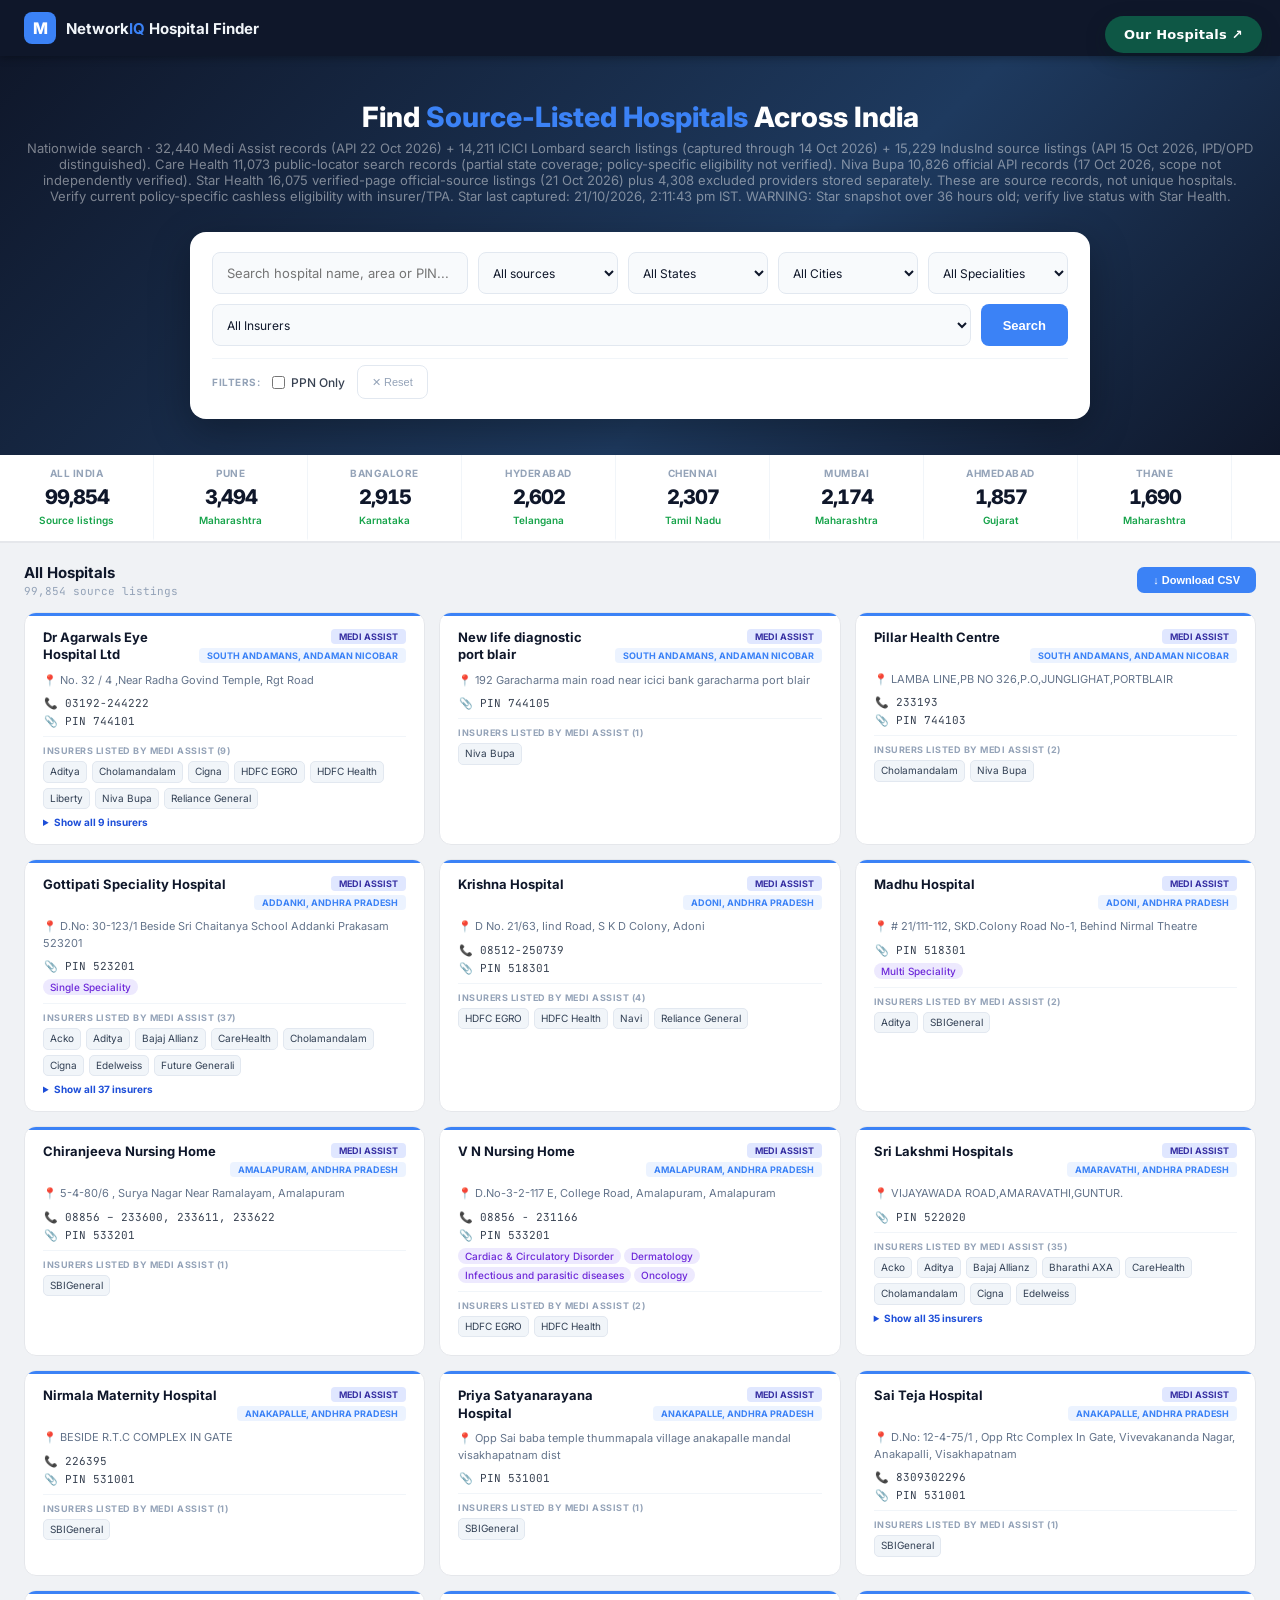
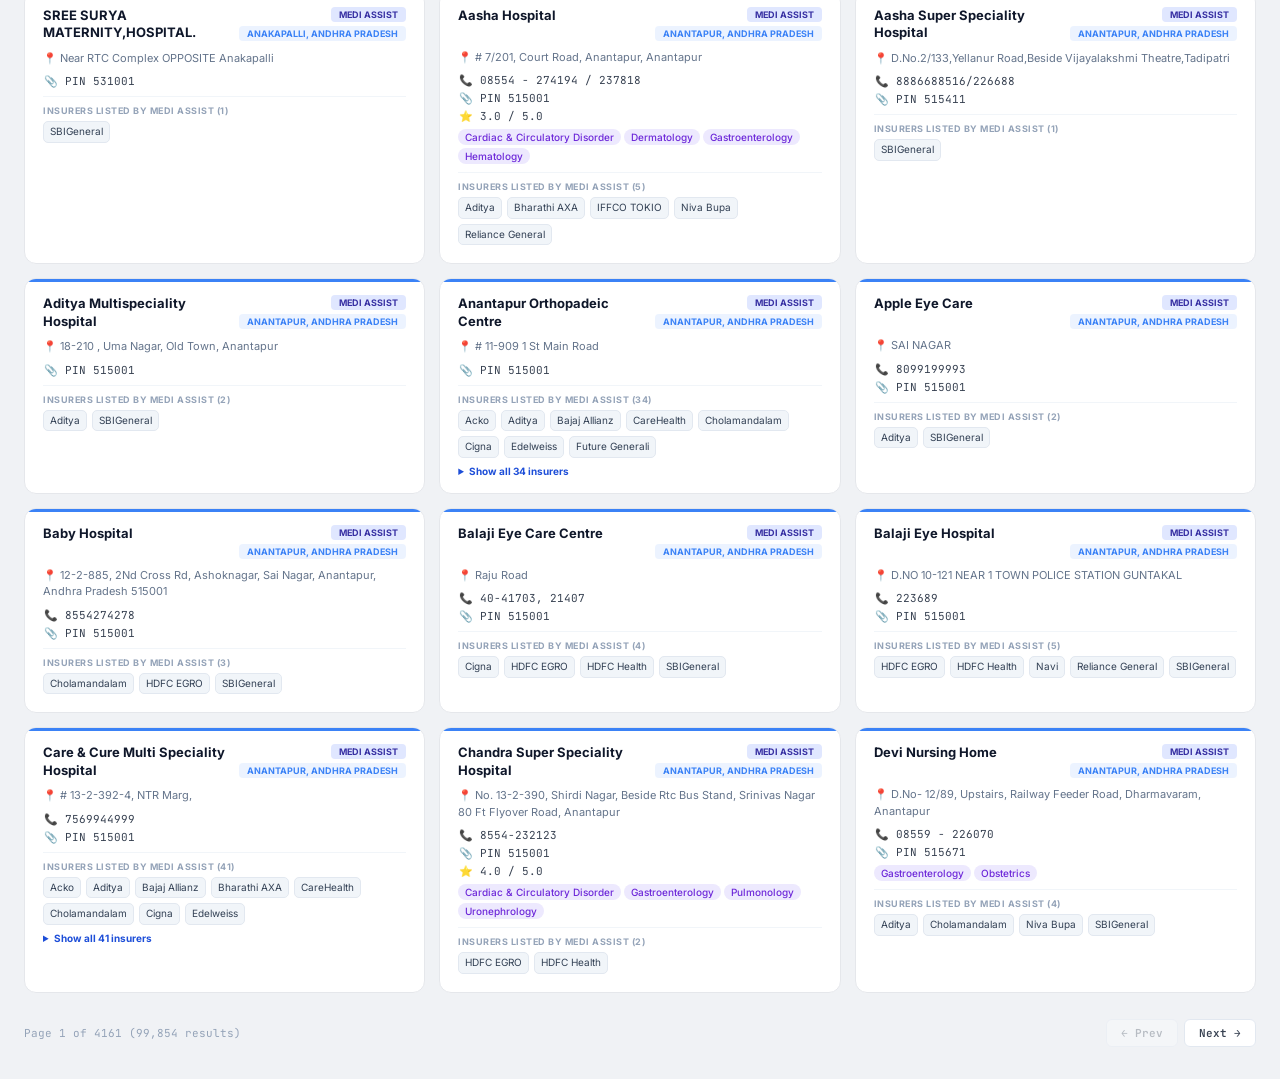
==== commit 0ac6a461: "Star: schedule daily source refresh and audit live freshness" ====
--- a/index.html
+++ b/index.html
@@ -780,6 +780,15 @@
     syncLocationOptions();
     var hero=document.getElementById('source-meta');
     if(hero)hero.textContent='Nationwide search · '+medi.hospitals.length.toLocaleString('en-IN')+' Medi Assist records (API '+networkiqDate(medi.metadata.snapshot_retrieved_at_utc)+') + '+icici.hospitals.length.toLocaleString('en-IN')+' ICICI Lombard search listings (captured through '+networkiqDate(icici.metadata.observed_through_utc)+') + '+indus.hospitals.length.toLocaleString('en-IN')+' IndusInd source listings (API '+networkiqDate(indus.metadata.retrieved_at_utc)+', IPD/OPD distinguished). Care Health '+care.hospitals.length.toLocaleString('en-IN')+' public-locator search records (partial state coverage; policy-specific eligibility not verified). '+(niva?' Niva Bupa '+niva.hospitals.length.toLocaleString('en-IN')+' official API records ('+networkiqDate(niva.metadata.captured_utc)+', scope not independently verified).':' Niva Bupa feed temporarily unavailable.')+(star?' Star Health '+star.hospitals.length.toLocaleString('en-IN')+' verified-page official-source listings ('+networkiqDate(star.metadata.captured_utc)+') plus '+star.metadata.excluded_count.toLocaleString('en-IN')+' excluded providers stored separately.':' Star Health awaiting validated nationwide snapshot.')+' These are source records, not unique hospitals. Verify current policy-specific cashless eligibility with insurer/TPA.';
+    // Star data freshness is a snapshot age, not an insurer eligibility guarantee.
+    if(hero && star && star.metadata && star.metadata.captured_utc){
+      var starCapturedAt=new Date(star.metadata.captured_utc);
+      var starAgeHours=(Date.now()-starCapturedAt.getTime())/3600000;
+      if(Number.isFinite(starAgeHours) && starAgeHours>=0){
+        hero.textContent += ' Star last captured: '+starCapturedAt.toLocaleString('en-IN', {timeZone:'Asia/Kolkata'})+' IST.';
+        if(starAgeHours>36)hero.textContent += ' WARNING: Star snapshot over 36 hours old; verify live status with Star Health.';
+      }
+    }
     buildKPI();applyF();
   }).catch(function(err){
     console.error('Network data could not be loaded',err);
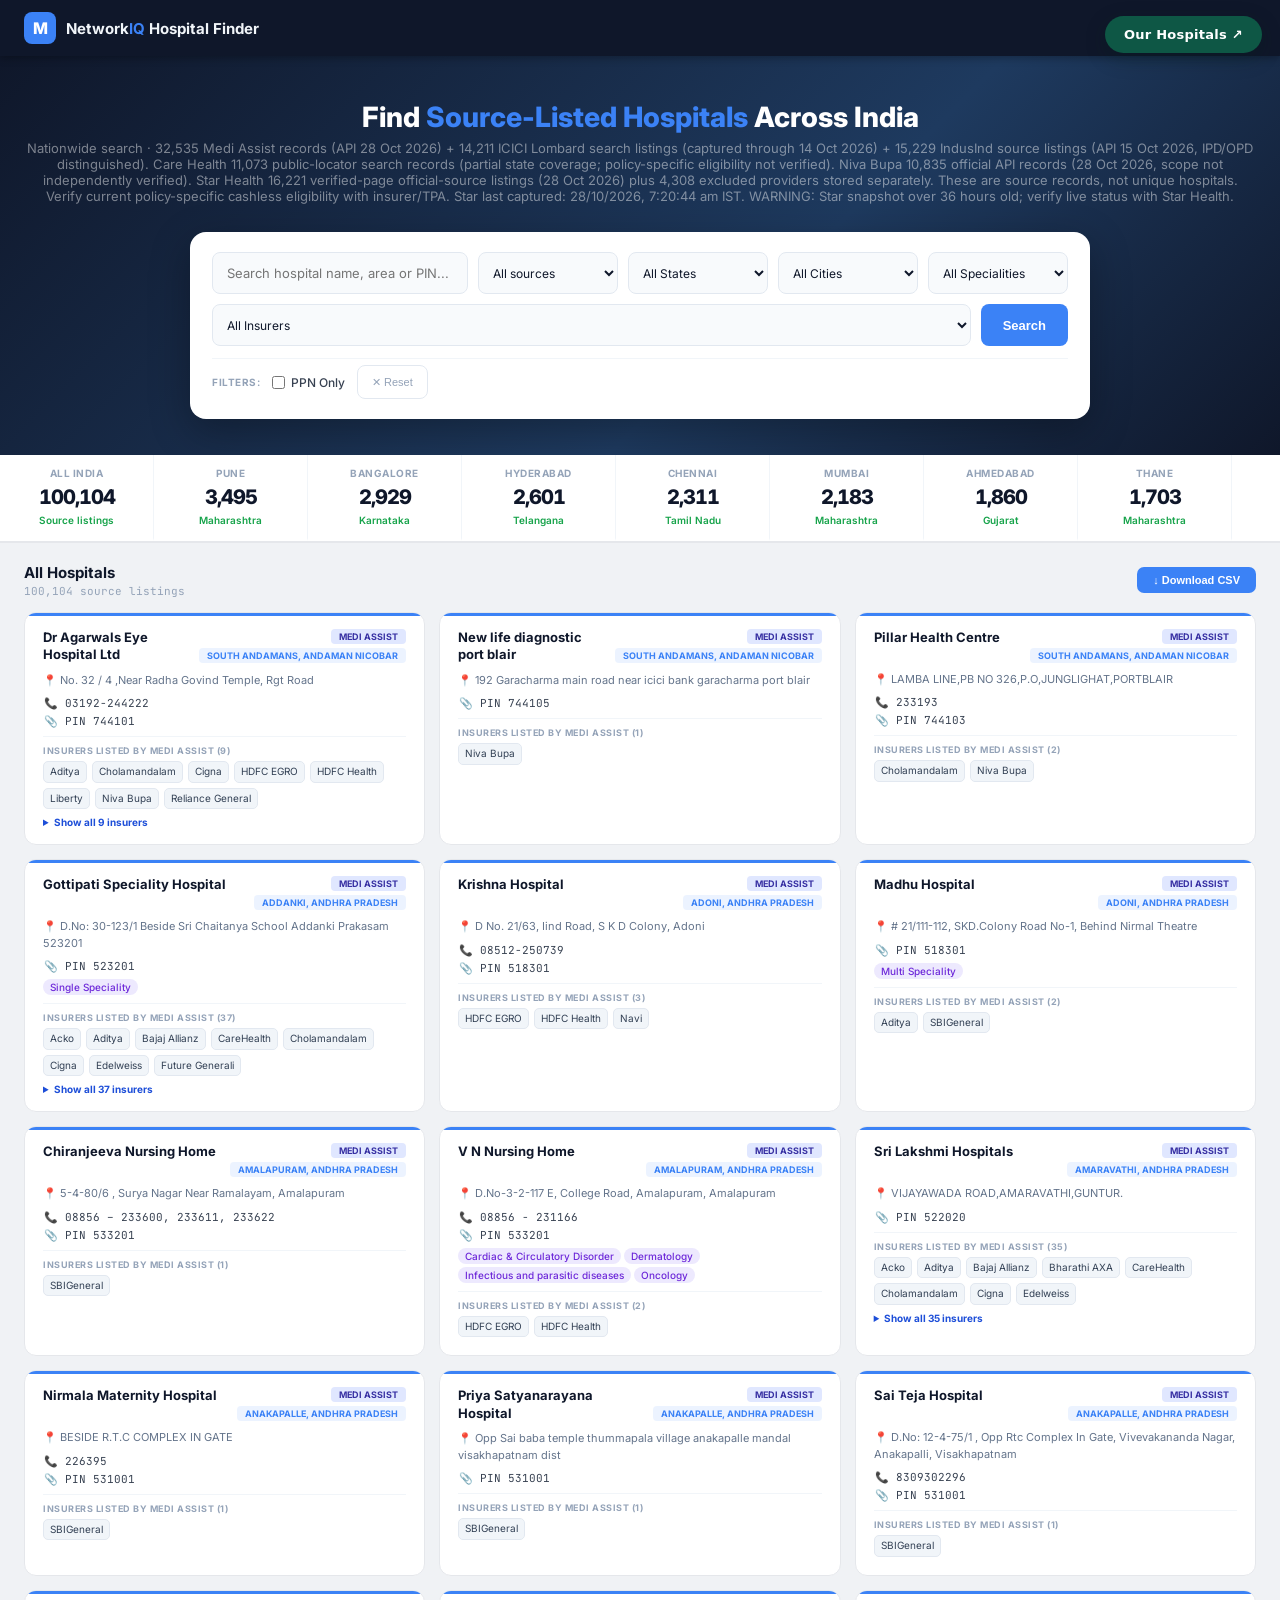
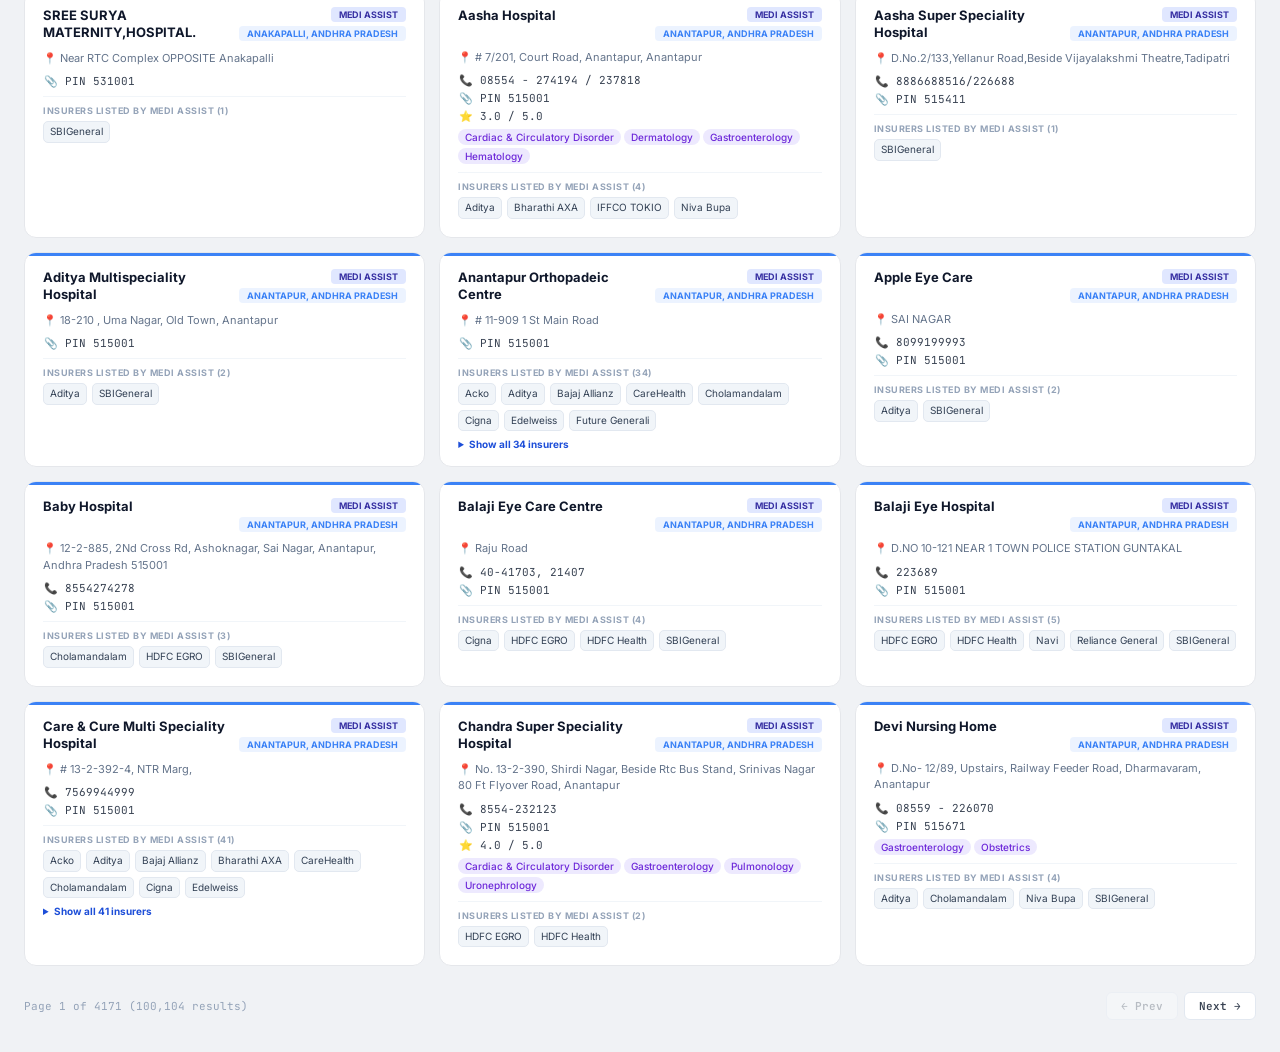
==== commit 8e55c422: "Add guarded ICICI IndusInd and Care refresh pipelines" ====
--- a/index.html
+++ b/index.html
@@ -765,9 +765,9 @@
     var medi=parts[0], icici=parts[1], indus=parts[2], care=parts[3], niva=parts[4], star=parts[5];
     if(!Array.isArray(medi.hospitals)||medi.hospitals.length<20000||!medi.metadata||medi.metadata.scope!=='nationwide')
       throw new Error('Missing or incomplete Medi Assist nationwide dataset');
-    if(!Array.isArray(icici.hospitals)||icici.hospitals.length<14000||!icici.metadata||icici.metadata.verification_level!=='OFFICIAL_SEARCH_RESULT_ONLY'||icici.hospitals.length!==icici.metadata.record_count)
+    if(!Array.isArray(icici.hospitals)||icici.hospitals.length<11000||!icici.metadata||icici.metadata.verification_level!=='OFFICIAL_SEARCH_RESULT_ONLY'||icici.hospitals.length!==icici.metadata.record_count)
       throw new Error('Missing or incomplete ICICI Lombard snapshot');
-    if(!indus.metadata || indus.metadata.source_name!=='IndusInd General Insurance' || indus.metadata.verification_level!=='OFFICIAL_SEARCH_RESULT_ONLY' || !Array.isArray(indus.hospitals) || indus.hospitals.length!==indus.metadata.record_count || indus.hospitals.length!==15229)
+    if(!indus.metadata || indus.metadata.source_name!=='IndusInd General Insurance' || indus.metadata.verification_level!=='OFFICIAL_SEARCH_RESULT_ONLY' || !Array.isArray(indus.hospitals) || indus.hospitals.length!==indus.metadata.record_count || indus.hospitals.length<10000)
       throw new Error('Missing or incomplete IndusInd nationwide snapshot');
     if(!care.metadata || care.metadata.source_name!=='Care Health' || !Array.isArray(care.hospitals) || care.hospitals.length<1000 || care.metadata.state_attributed_hospital_rows!==care.hospitals.length || care.metadata.policy_specific_cashless_eligibility_verified!==false)
       throw new Error('Missing or unverifiable Care Health staging snapshot');
